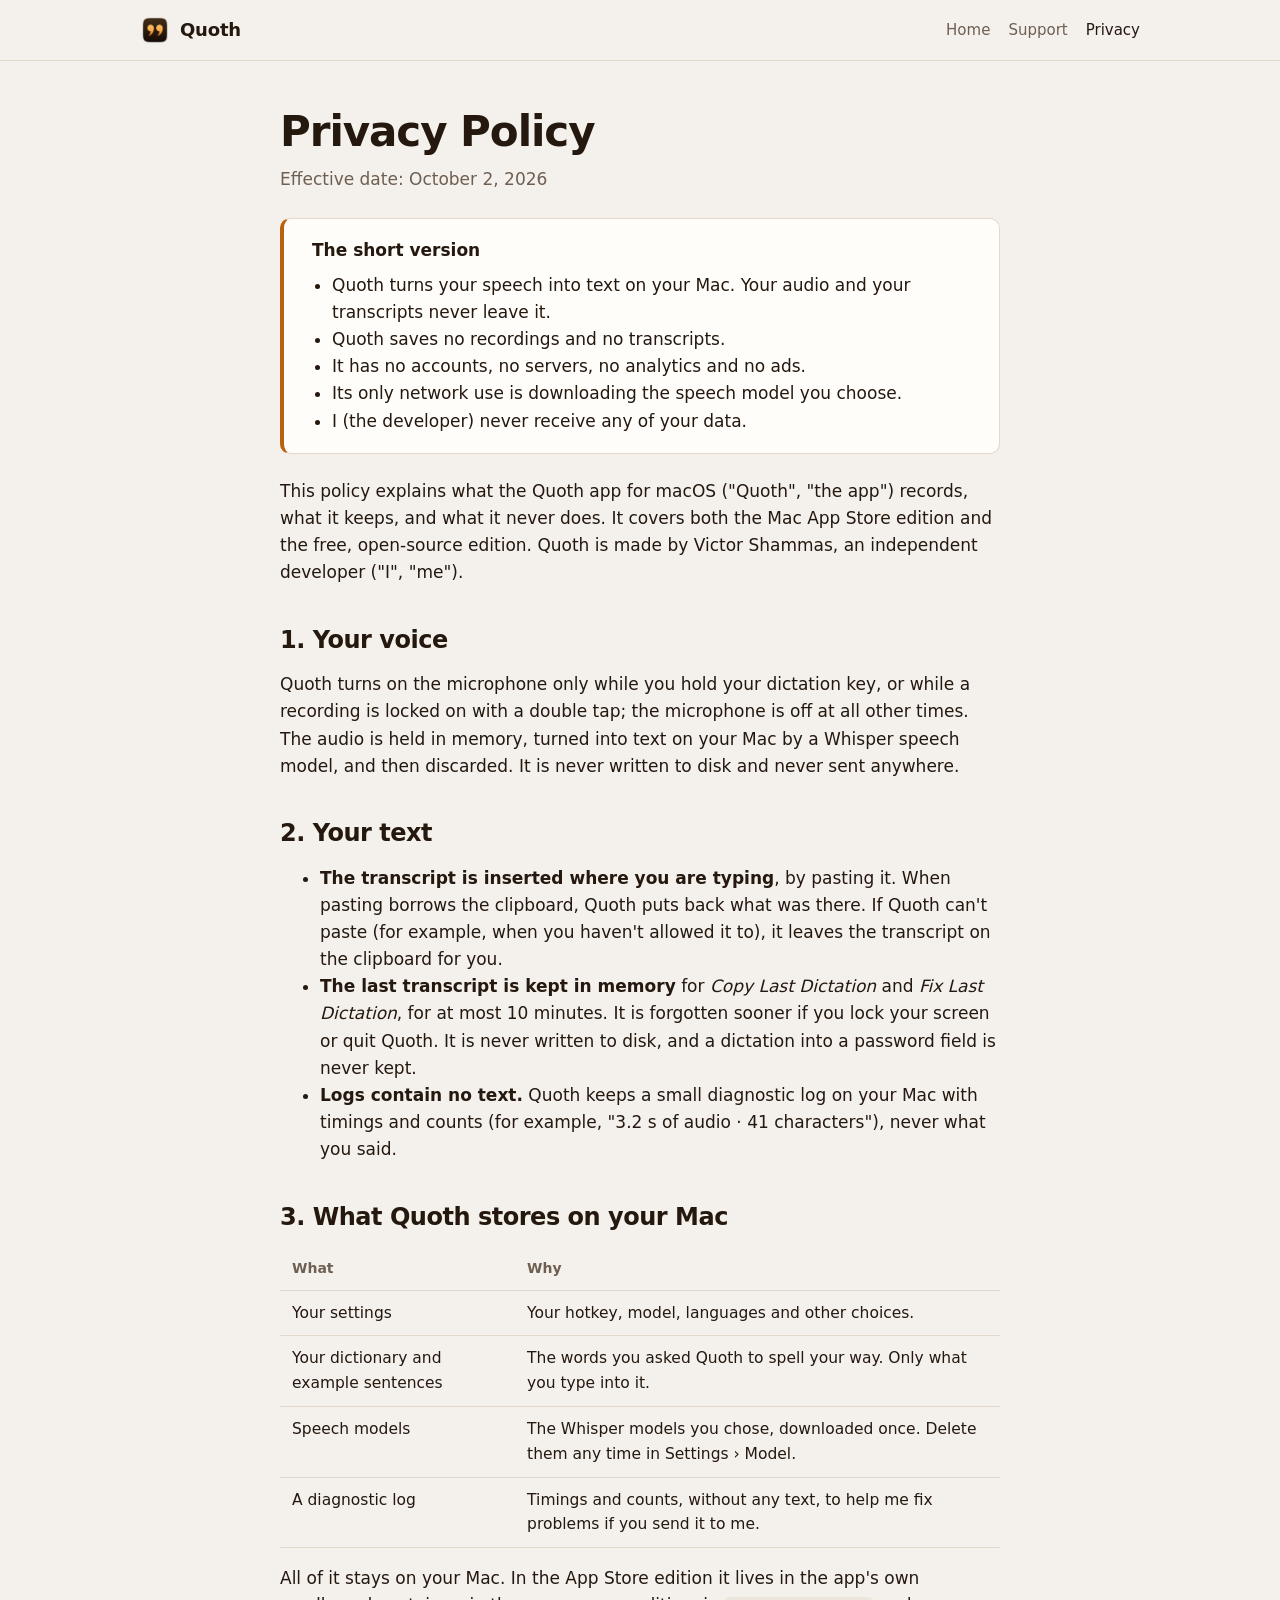
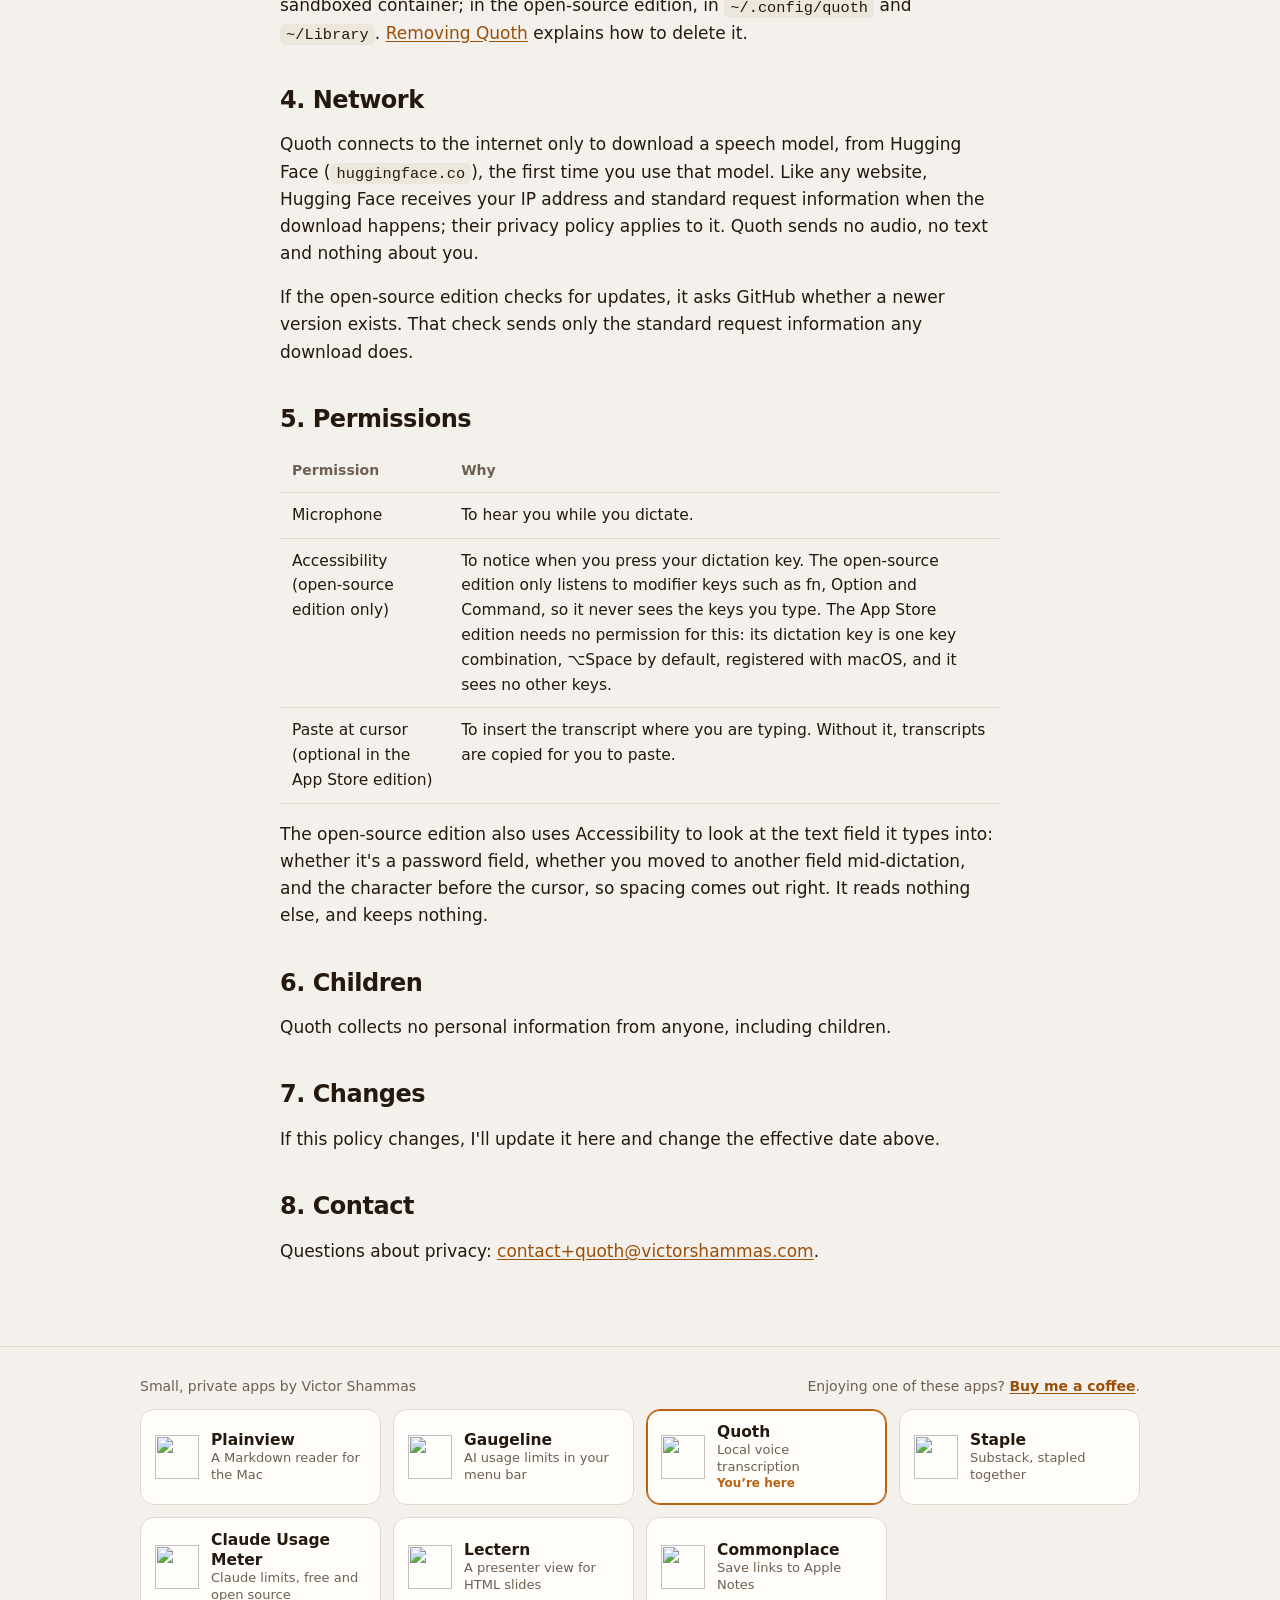
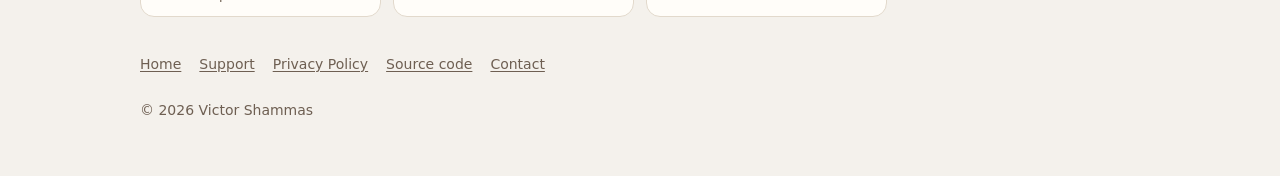
==== docs/privacy.html @ 28a8f01a "App bar: add Commonplace; four across, then three Adds a Commonplace tile (victorshammas.com/commonp" ====
<!doctype html>
<html lang="en">
<head>
<meta charset="utf-8">
<meta name="viewport" content="width=device-width, initial-scale=1">
<title>Privacy Policy · Quoth</title>
<meta name="description" content="Quoth privacy policy: speech is transcribed on your Mac. No accounts, no servers, no analytics; audio and transcripts are never saved or sent.">
<meta name="color-scheme" content="light dark">
<link rel="icon" type="image/png" href="favicon.png">
<link rel="apple-touch-icon" href="apple-touch-icon.png">
<link rel="stylesheet" href="style.css">
</head>
<body>
<header class="site-header">
  <div class="wrap">
    <a class="brand" href="./"><img src="icon.png" alt="" width="30" height="30">Quoth</a>
    <nav class="nav" aria-label="Main">
      <a href="./" class="hide-sm">Home</a>
      <a href="support.html">Support</a>
      <a href="privacy.html" aria-current="page">Privacy</a>
    </nav>
  </div>
</header>

<main class="doc">
  <div class="wrap narrow">
    <h1>Privacy Policy</h1>
    <p class="meta-line">Effective date: October 2, 2026</p>

    <div class="tldr">
      <strong>The short version</strong>
      <ul>
        <li>Quoth turns your speech into text on your Mac. Your audio and your transcripts never leave it.</li>
        <li>Quoth saves no recordings and no transcripts.</li>
        <li>It has no accounts, no servers, no analytics and no ads.</li>
        <li>Its only network use is downloading the speech model you choose.</li>
        <li>I (the developer) never receive any of your data.</li>
      </ul>
    </div>

    <p>This policy explains what the Quoth app for macOS ("Quoth", "the app") records, what it keeps, and what it never does. It covers both the Mac App Store edition and the free, open-source edition. Quoth is made by Victor Shammas, an independent developer ("I", "me").</p>

    <h2>1. Your voice</h2>
    <p>Quoth turns on the microphone only while you hold your dictation key, or while a recording is locked on with a double tap; the microphone is off at all other times. The audio is held in memory, turned into text on your Mac by a Whisper speech model, and then discarded. It is never written to disk and never sent anywhere.</p>

    <h2>2. Your text</h2>
    <ul>
      <li><strong>The transcript is inserted where you are typing</strong>, by pasting it. When pasting borrows the clipboard, Quoth puts back what was there. If Quoth can't paste (for example, when you haven't allowed it to), it leaves the transcript on the clipboard for you.</li>
      <li><strong>The last transcript is kept in memory</strong> for <em>Copy Last Dictation</em> and <em>Fix Last Dictation</em>, for at most 10 minutes. It is forgotten sooner if you lock your screen or quit Quoth. It is never written to disk, and a dictation into a password field is never kept.</li>
      <li><strong>Logs contain no text.</strong> Quoth keeps a small diagnostic log on your Mac with timings and counts (for example, "3.2 s of audio · 41 characters"), never what you said.</li>
    </ul>

    <h2>3. What Quoth stores on your Mac</h2>
    <table class="stack">
      <thead><tr><th>What</th><th>Why</th></tr></thead>
      <tbody>
        <tr><td>Your settings</td><td data-label="Why">Your hotkey, model, languages and other choices.</td></tr>
        <tr><td>Your dictionary and example sentences</td><td data-label="Why">The words you asked Quoth to spell your way. Only what you type into it.</td></tr>
        <tr><td>Speech models</td><td data-label="Why">The Whisper models you chose, downloaded once. Delete them any time in Settings › Model.</td></tr>
        <tr><td>A diagnostic log</td><td data-label="Why">Timings and counts, without any text, to help me fix problems if you send it to me.</td></tr>
      </tbody>
    </table>
    <p>All of it stays on your Mac. In the App Store edition it lives in the app's own sandboxed container; in the open-source edition, in <code>~/.config/quoth</code> and <code>~/Library</code>. <a href="support.html#remove">Removing Quoth</a> explains how to delete it.</p>

    <h2>4. Network</h2>
    <p>Quoth connects to the internet only to download a speech model, from Hugging Face (<code>huggingface.co</code>), the first time you use that model. Like any website, Hugging Face receives your IP address and standard request information when the download happens; their privacy policy applies to it. Quoth sends no audio, no text and nothing about you.</p>
    <p>If the open-source edition checks for updates, it asks GitHub whether a newer version exists. That check sends only the standard request information any download does.</p>

    <h2>5. Permissions</h2>
    <table class="stack">
      <thead><tr><th>Permission</th><th>Why</th></tr></thead>
      <tbody>
        <tr><td>Microphone</td><td data-label="Why">To hear you while you dictate.</td></tr>
        <tr><td>Accessibility (open-source edition only)</td><td data-label="Why">To notice when you press your dictation key. The open-source edition only listens to modifier keys such as fn, Option and Command, so it never sees the keys you type. The App Store edition needs no permission for this: its dictation key is one key combination, ⌥Space by default, registered with macOS, and it sees no other keys.</td></tr>
        <tr><td>Paste at cursor (optional in the App Store edition)</td><td data-label="Why">To insert the transcript where you are typing. Without it, transcripts are copied for you to paste.</td></tr>
      </tbody>
    </table>
    <p>The open-source edition also uses Accessibility to look at the text field it types into: whether it's a password field, whether you moved to another field mid-dictation, and the character before the cursor, so spacing comes out right. It reads nothing else, and keeps nothing.</p>

    <h2>6. Children</h2>
    <p>Quoth collects no personal information from anyone, including children.</p>

    <h2>7. Changes</h2>
    <p>If this policy changes, I'll update it here and change the effective date above.</p>

    <h2>8. Contact</h2>
    <p>Questions about privacy: <a href="mailto:contact+quoth@victorshammas.com?subject=Quoth%20privacy">contact+quoth@victorshammas.com</a>.</p>
  </div>
</main>

<section class="app-bar" aria-label="Apps by Victor Shammas">
  <div class="wrap">
    <div class="app-bar-head">
      <p class="app-bar-title"><a href="https://victorshammas.com/apps/">Small, private apps by Victor Shammas</a></p>
      <p class="app-bar-coffee">Enjoying one of these apps? <a href="https://buymeacoffee.com/victorshammas">Buy me a coffee</a>.</p>
    </div>
    <div class="app-tiles">
      <a class="app-tile" href="https://victorshammas.com/plainview/"><img src="https://victorshammas.com/plainview/icon.png" alt="" width="44" height="44"><span><strong>Plainview</strong><small>A Markdown reader for the Mac</small></span></a>
      <a class="app-tile" href="https://victorshammas.com/gaugeline/"><img src="https://victorshammas.com/gaugeline/icon.png" alt="" width="44" height="44"><span><strong>Gaugeline</strong><small>AI usage limits in your menu bar</small></span></a>
      <a class="app-tile current" aria-current="page" href="https://victorshammas.com/quoth/"><img src="https://victorshammas.com/quoth/icon.png" alt="" width="44" height="44"><span><strong>Quoth</strong><small>Local voice transcription</small><em>You’re here</em></span></a>
      <a class="app-tile" href="https://victorshammas.com/staple/"><img src="https://victorshammas.com/staple/icon.png" alt="" width="44" height="44"><span><strong>Staple</strong><small>Substack, stapled together</small></span></a>
      <a class="app-tile" href="https://victorshammas.com/claude-usage-meter/"><img src="https://victorshammas.com/claude-usage-meter/icon.png" alt="" width="44" height="44"><span><strong>Claude Usage Meter</strong><small>Claude limits, free and open source</small></span></a>
      <a class="app-tile" href="https://victorshammas.com/lectern/"><img src="https://victorshammas.com/lectern/icon.png" alt="" width="44" height="44"><span><strong>Lectern</strong><small>A presenter view for HTML slides</small></span></a>
      <a class="app-tile" href="https://victorshammas.com/commonplace/"><img src="https://victorshammas.com/commonplace/icon.png" alt="" width="44" height="44"><span><strong>Commonplace</strong><small>Save links to Apple Notes</small></span></a>
    </div>
  </div>
</section>

<footer>
  <div class="wrap">
    <nav aria-label="Footer"><a href="./">Home</a><a href="support.html">Support</a><a href="privacy.html">Privacy Policy</a><a href="https://github.com/victor-shammas/quoth">Source code</a><a href="mailto:contact+quoth@victorshammas.com">Contact</a></nav>
    <p>© 2026 Victor Shammas</p>
  </div>
</footer>
</body>
</html>
---- docs/style.css ----
/* Quoth site: one stylesheet, no external fonts, scripts or trackers. Shared with Plainview and Gaugeline, apart from the hero mock. */
:root {
  /* Brand palette, matching the app icon: espresso (#46321F → #1C140E), amber (#FFC56A → #EE8A25), cream (#FFF1DC). */
  --bg: #f4f1ec;
  --surface: #fffdf9;
  --surface-2: #ece6dd;
  --text: #24180f;
  --muted: #6e5f52;
  --line: #e2d9cc;
  --accent: #b8610f;
  --accent-ink: #ffffff;
  --link: #9a4f0b;
  --glow: rgba(238, 138, 37, .14);
  --ok: #3fa66b;
  --warn: #e8a33a;
  --bad: #e0563a;
  --track: #e7dfd3;
  --code-bg: #ede6dc;
  --shadow: 0 1px 2px rgba(36, 24, 15, .06), 0 8px 28px rgba(36, 24, 15, .09);
  --radius: 14px;
  color-scheme: light dark;
}
@media (prefers-color-scheme: dark) {
  :root {
    --bg: #1c140e;
    --surface: #2a1f16;
    --surface-2: #241a12;
    --text: #f6ebdd;
    --muted: #bca892;
    --line: #46321f;
    --accent: #ffb457;
    --accent-ink: #1c140e;
    --link: #ffc56a;
    --glow: rgba(255, 197, 106, .12);
    --track: #46321f;
    --code-bg: #33261b;
    --shadow: 0 1px 2px rgba(0, 0, 0, .35), 0 10px 30px rgba(0, 0, 0, .4);
  }
}

* { box-sizing: border-box; }
html { -webkit-text-size-adjust: 100%; }
body {
  margin: 0;
  background: var(--bg);
  color: var(--text);
  font: 17px/1.6 -apple-system, BlinkMacSystemFont, "SF Pro Text", "Segoe UI", system-ui, sans-serif;
  -webkit-font-smoothing: antialiased;
}
a { color: var(--link); text-underline-offset: 2px; }
a:hover { text-decoration-thickness: 2px; }
img { max-width: 100%; height: auto; }
code, kbd {
  font: .9em/1.4 ui-monospace, "SF Mono", Menlo, monospace;
  background: var(--code-bg);
  border-radius: 6px;
  padding: .12em .4em;
  overflow-wrap: anywhere;
}
pre {
  background: var(--code-bg);
  border-radius: 10px;
  padding: 14px 16px;
  overflow-x: auto;
  font: 14px/1.5 ui-monospace, "SF Mono", Menlo, monospace;
}
pre code { background: none; padding: 0; }

.wrap { max-width: 1040px; margin: 0 auto; padding: 0 20px; }
.narrow { max-width: 760px; }

/* Header */
.site-header { border-bottom: 1px solid var(--line); background: color-mix(in srgb, var(--bg) 88%, transparent); position: sticky; top: 0; backdrop-filter: saturate(160%) blur(12px); -webkit-backdrop-filter: saturate(160%) blur(12px); z-index: 10; }
.site-header .wrap { display: flex; align-items: center; justify-content: space-between; gap: 16px; height: 60px; }
.brand { display: flex; align-items: center; gap: 10px; font-weight: 700; font-size: 18px; color: var(--text); text-decoration: none; letter-spacing: -.01em; }
.brand img { width: 30px; height: 30px; }
.nav { display: flex; gap: 18px; font-size: 15px; }
.nav a { color: var(--muted); text-decoration: none; }
.nav a:hover, .nav a[aria-current="page"] { color: var(--text); }

/* Hero */
.hero { padding: 72px 0 40px; background: radial-gradient(60% 70% at 78% 40%, var(--glow), transparent 70%); }
.hero .wrap { display: grid; grid-template-columns: 1.05fr 1fr; gap: 48px; align-items: center; }
.hero-icon { width: 96px; height: 96px; margin-bottom: 18px; }
h1 { font-size: clamp(34px, 5vw, 52px); line-height: 1.08; letter-spacing: -.025em; margin: 0 0 18px; }
.lede { font-size: 20px; color: var(--muted); margin: 0 0 26px; max-width: 34em; }
.cta-row { display: flex; flex-wrap: wrap; align-items: center; gap: 14px 18px; }
.btn {
  display: inline-flex; align-items: center; gap: 10px;
  background: var(--text); color: var(--bg);
  padding: 12px 20px; border-radius: 12px;
  font-weight: 600; text-decoration: none; font-size: 16px;
}
.btn:hover { opacity: .9; }
.btn small { font-weight: 500; opacity: .75; }
.fineprint { color: var(--muted); font-size: 14px; }

/* Dictation mock (pure CSS): a note being dictated into, with Quoth's pill. */
.mock { margin: 0; background: var(--surface); border: 1px solid var(--line); border-radius: 16px; box-shadow: var(--shadow); overflow: hidden; font-size: 15px; }
.mock-titlebar { display: flex; align-items: center; gap: 8px; padding: 12px 14px; border-bottom: 1px solid var(--line); color: var(--muted); font-size: 13px; font-weight: 600; }
.mock-titlebar i { width: 11px; height: 11px; border-radius: 50%; background: var(--track); display: inline-block; }
.mock-titlebar span { margin-left: 8px; }
.mock-page { padding: 20px 22px 8px; min-height: 190px; }
.mock-page h4 { margin: 0 0 10px; font-size: 18px; letter-spacing: -.01em; }
.mock-page p { margin: 0 0 10px; color: var(--text); }
.mock-page .typed { color: var(--muted); }
.caret { display: inline-block; width: 2px; height: 1.05em; background: var(--accent); vertical-align: -.15em; margin-left: 2px; animation: blink 1.1s steps(1) infinite; }
@keyframes blink { 50% { opacity: 0; } }
.mock-foot { display: flex; justify-content: center; padding: 6px 0 18px; }
/* The app's pill: amber quotes from the icon around a cream waveform, on espresso. */
.pill { display: inline-flex; align-items: center; gap: 9px; padding: 10px 16px; border-radius: 999px; background: linear-gradient(#46321f, #1c140e); box-shadow: 0 3px 12px rgba(0, 0, 0, .32), inset 0 0 0 1px rgba(255, 241, 220, .16); color: #fff1dc; }
.pill .quotes { width: 19px; height: 16px; }
.pill .quotes.open { margin-top: 3px; }
.pill .quotes:not(.open) { margin-top: -3px; }
.pill .lock { width: 10px; height: 10px; fill: #ffc56a; }
.wave { display: inline-flex; align-items: center; gap: 3.5px; height: 20px; }
.wave i { width: 2.5px; height: 30%; border-radius: 2px; background: currentColor; animation: wave 1.1s ease-in-out infinite; }
.wave i:nth-child(1), .wave i:nth-child(6) { animation-delay: -.55s; }
.wave i:nth-child(2), .wave i:nth-child(5) { animation-delay: -.25s; }
.wave i:nth-child(3) { animation-delay: -.8s; }
@keyframes wave { 0%, 100% { height: 25%; } 50% { height: 95%; } }
.mock .demo { color: var(--muted); font-size: 12px; text-align: center; margin: 0 0 14px; }
@media (prefers-reduced-motion: reduce) {
  .caret, .wave i { animation: none; }
  .wave i { height: 60%; }
}

.editions .card h3 small { font-weight: 500; color: var(--muted); font-size: 15px; margin-left: 6px; }
.editions .card ul { margin: 10px 0 0; padding-left: 20px; color: var(--muted); font-size: 15.5px; }
.editions { display: grid; grid-template-columns: 1fr 1fr; gap: 16px; }
.editions .card .card-link { margin-top: 14px; color: var(--text); }
.editions .card .card-link a { font-weight: 600; }
.editions .card .card-link small { color: var(--muted); font-size: 13.5px; }
@media (max-width: 820px) { .editions { grid-template-columns: 1fr; } }

/* Sections */
section { padding: 48px 0; }
h2 { font-size: clamp(26px, 3.4vw, 34px); letter-spacing: -.02em; line-height: 1.15; margin: 0 0 12px; }
h3 { font-size: 19px; margin: 0 0 6px; letter-spacing: -.01em; }
.section-lede { color: var(--muted); margin: 0 0 28px; max-width: 40em; }
.grid { display: grid; grid-template-columns: repeat(3, 1fr); gap: 16px; }
.card { background: var(--surface); border: 1px solid var(--line); border-radius: var(--radius); padding: 24px 28px; }
.card p { margin: 0; color: var(--muted); font-size: 15.5px; }
.steps { counter-reset: s; display: grid; grid-template-columns: repeat(3, 1fr); gap: 16px; }
.steps .card::before { counter-increment: s; content: counter(s); display: inline-grid; place-items: center; width: 30px; height: 30px; border-radius: 50%; background: var(--accent); color: var(--accent-ink); font-weight: 700; margin-bottom: 10px; }
.band { background: var(--surface-2); border-block: 1px solid var(--line); }
.checks { list-style: none; padding: 0; margin: 0; display: grid; grid-template-columns: 1fr 1fr; gap: 10px 28px; }
.checks li { padding-left: 28px; position: relative; }
.checks li::before { content: ""; position: absolute; left: 4px; top: .45em; width: 12px; height: 7px; border-left: 2.5px solid var(--accent); border-bottom: 2.5px solid var(--accent); transform: rotate(-45deg); }

/* Docs pages */
.doc { padding: 48px 0 24px; }
.doc h1 { font-size: clamp(30px, 4.4vw, 42px); }
.doc h2 { font-size: 24px; margin-top: 40px; }
.doc h3 { margin-top: 26px; }
.doc p, .doc li { color: var(--text); }
.doc .meta-line { color: var(--muted); margin-top: -6px; }
.tldr { background: var(--surface); border: 1px solid var(--line); border-left: 4px solid var(--accent); border-radius: 10px; padding: 18px 28px; margin: 24px 0; }
.tldr ul { margin: 8px 0 0; padding-left: 20px; }
table { width: 100%; border-collapse: collapse; margin: 16px 0; font-size: 15.5px; display: block; overflow-x: auto; }
th, td { text-align: left; vertical-align: top; padding: 10px 12px; border-bottom: 1px solid var(--line); }
th { color: var(--muted); font-weight: 600; font-size: 14px; }
details { background: var(--surface); border: 1px solid var(--line); border-radius: 12px; padding: 6px 28px; margin: 12px 0; }
details[open] { padding-bottom: 18px; }
summary { cursor: pointer; font-weight: 600; padding: 14px 0; list-style-position: inside; }
summary::-webkit-details-marker { margin-right: 6px; }
details > :not(summary) { margin-left: 0; margin-right: 0; }
summary::marker { color: var(--muted); }
.toc { display: flex; flex-wrap: wrap; gap: 8px; margin: 18px 0 8px; padding: 0; list-style: none; }
.toc a { display: inline-block; padding: 6px 12px; border: 1px solid var(--line); border-radius: 999px; text-decoration: none; color: var(--text); font-size: 14.5px; background: var(--surface); }

/* Footer */
footer { border-top: 1px solid var(--line); margin-top: 40px; padding: 28px 0 40px; color: var(--muted); font-size: 14px; }
footer .wrap { display: grid; gap: 10px; }
footer nav { display: flex; flex-wrap: wrap; gap: 18px; }
footer a { color: var(--muted); }

@media (max-width: 820px) {
  details, .card, .tldr { padding-left: 20px; padding-right: 20px; }
  .hero { padding-top: 40px; }
  .hero .wrap, .grid, .steps { grid-template-columns: 1fr; }
  .hero .wrap { gap: 32px; }
  .checks { grid-template-columns: 1fr; }
  .nav { gap: 14px; }
}
@media (max-width: 600px) {
  .stack thead { display: none; }
  .stack, .stack tbody, .stack tr, .stack td { display: block; width: 100%; }
  .stack tr { border-bottom: 1px solid var(--line); padding: 8px 0; }
  .stack td { border: 0; padding: 4px 0; }
  .stack td:first-child { font-weight: 600; }
  .stack td:not(:first-child)::before { content: attr(data-label) ": "; color: var(--muted); font-weight: 600; }
}
@media (max-width: 420px) {
  .nav a.hide-sm { display: none; }
  body { font-size: 16px; }
  .lede { font-size: 18px; }
}

/* App bar: the family of apps, shared by every site (Plainview, Gaugeline, Quoth, Staple, Claude Usage Meter, Lectern, Commonplace). */
.app-bar { border-top: 1px solid var(--line); margin-top: 40px; padding: 28px 0 8px; }
.app-bar + footer { margin-top: 0; border-top: 0; }
.app-bar-title { color: var(--muted); font-size: 14px; margin: 0 0 12px; }
.app-bar-head { display: flex; flex-wrap: wrap; justify-content: space-between; align-items: baseline; gap: 4px 18px; margin: 0 0 12px; }
.app-bar-head p { margin: 0; color: var(--muted); font-size: 14px; }
.app-bar-title a { color: inherit; text-decoration: none; }
.app-bar-title a:hover { color: var(--text); text-decoration: underline; }
.app-bar-coffee a { color: var(--link); font-weight: 600; }
.app-tiles { display: grid; grid-template-columns: repeat(4, 1fr); gap: 12px; }
.app-tile { display: flex; align-items: center; gap: 12px; padding: 12px 14px; border: 1px solid var(--line); border-radius: var(--radius); background: var(--surface); color: var(--text); text-decoration: none; }
.app-tile:hover { border-color: var(--accent); }
.app-tile img { width: 44px; height: 44px; flex: none; }
.app-tile span { display: grid; line-height: 1.3; }
.app-tile strong { font-size: 15.5px; }
.app-tile small { color: var(--muted); font-size: 13px; }
.app-tile em { color: var(--accent); font-size: 12px; font-style: normal; font-weight: 600; }
.app-tile.current { box-shadow: inset 0 0 0 1px var(--accent); border-color: var(--accent); }
/* Seven apps: four across, then three; icon beside the text. */
@media (max-width: 1000px) { .app-tiles { grid-template-columns: repeat(3, 1fr); } }
@media (max-width: 760px) { .app-tiles { grid-template-columns: 1fr 1fr; } }
@media (max-width: 560px) { .app-tiles { grid-template-columns: 1fr; } }
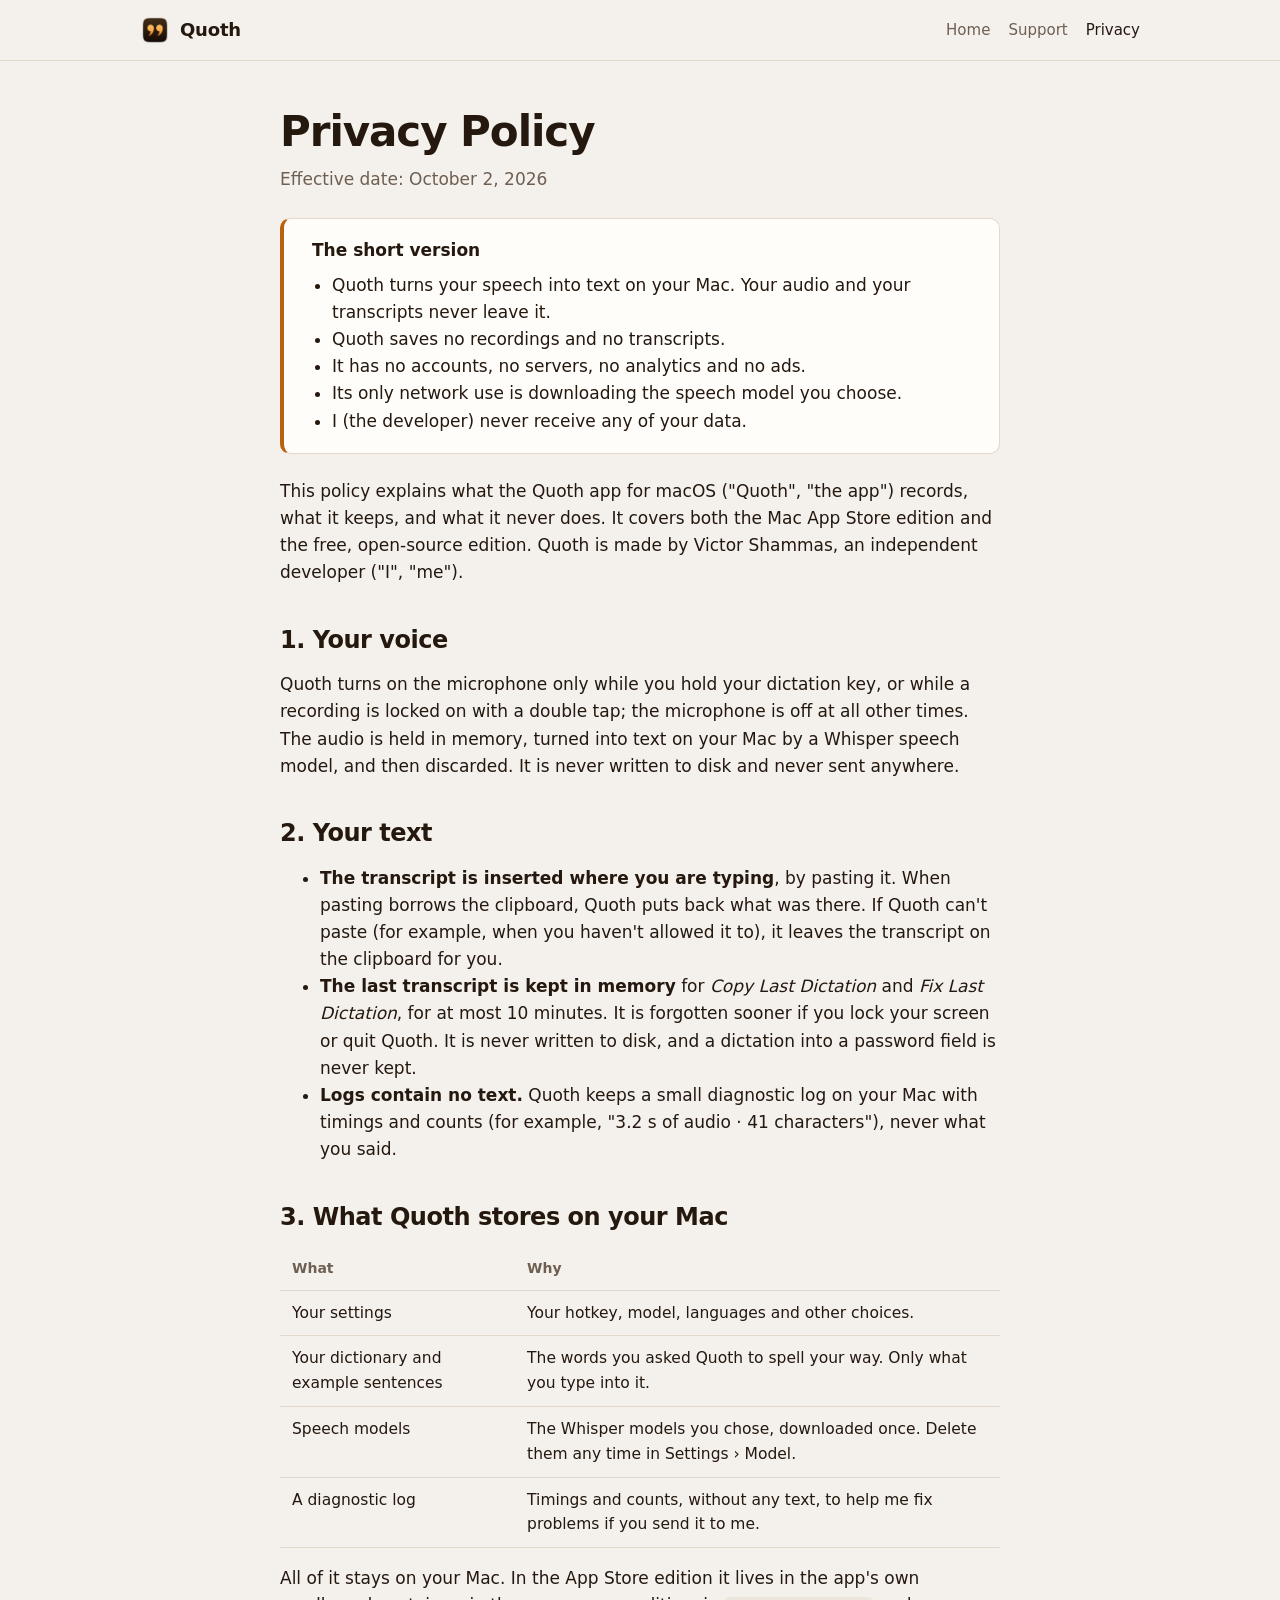
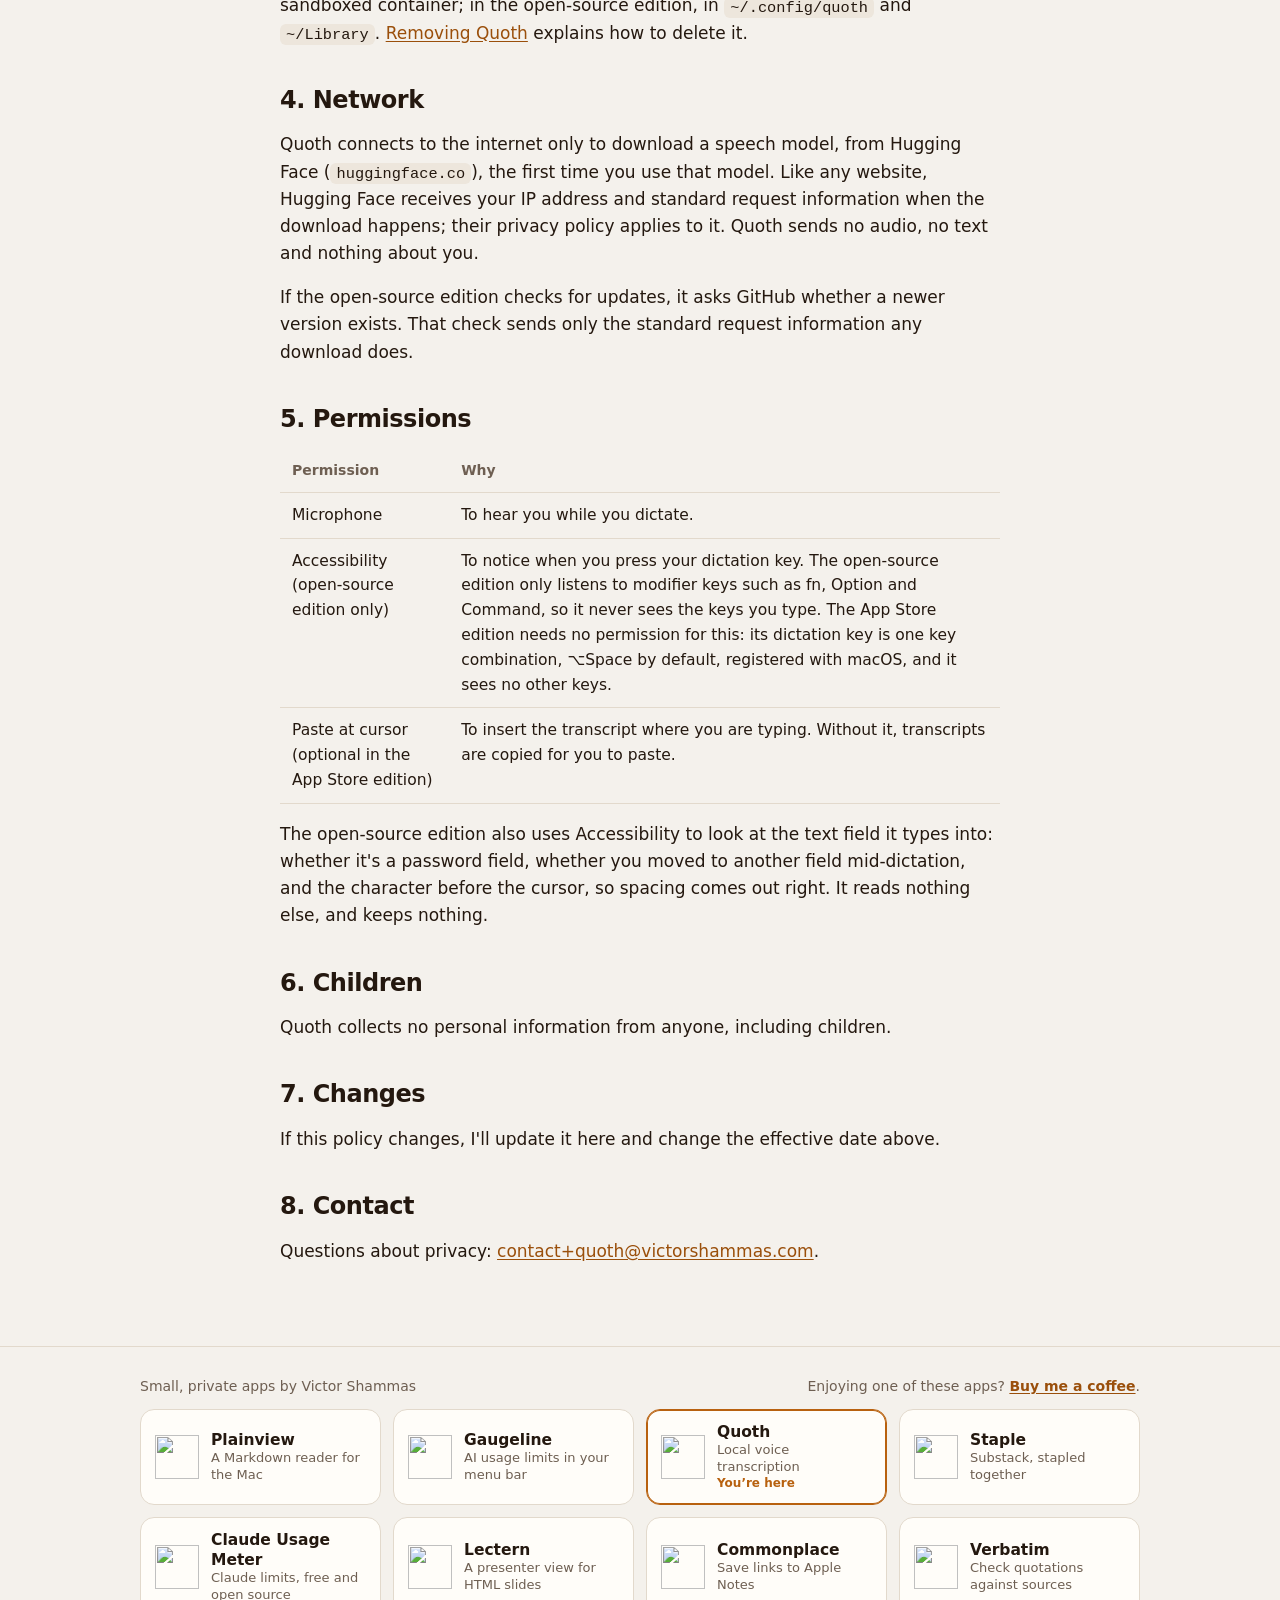
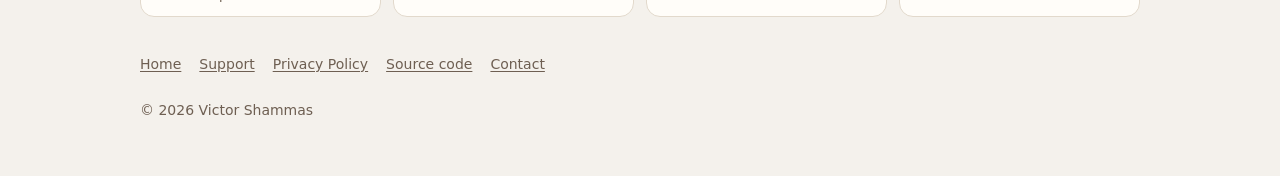
==== commit 6debfeca: "App bar: add Verbatim Co-Authored-By: Claude Opus 5.5 <noreply@anthropic.com> Claude-Session: https:" ====
--- a/docs/privacy.html
+++ b/docs/privacy.html
@@ -102,6 +102,7 @@
       <a class="app-tile" href="https://victorshammas.com/claude-usage-meter/"><img src="https://victorshammas.com/claude-usage-meter/icon.png" alt="" width="44" height="44"><span><strong>Claude Usage Meter</strong><small>Claude limits, free and open source</small></span></a>
       <a class="app-tile" href="https://victorshammas.com/lectern/"><img src="https://victorshammas.com/lectern/icon.png" alt="" width="44" height="44"><span><strong>Lectern</strong><small>A presenter view for HTML slides</small></span></a>
       <a class="app-tile" href="https://victorshammas.com/commonplace/"><img src="https://victorshammas.com/commonplace/icon.png" alt="" width="44" height="44"><span><strong>Commonplace</strong><small>Save links to Apple Notes</small></span></a>
+      <a class="app-tile" href="https://victorshammas.com/verbatim/"><img src="https://victorshammas.com/verbatim/icon.png" alt="" width="44" height="44"><span><strong>Verbatim</strong><small>Check quotations against sources</small></span></a>
     </div>
   </div>
 </section>
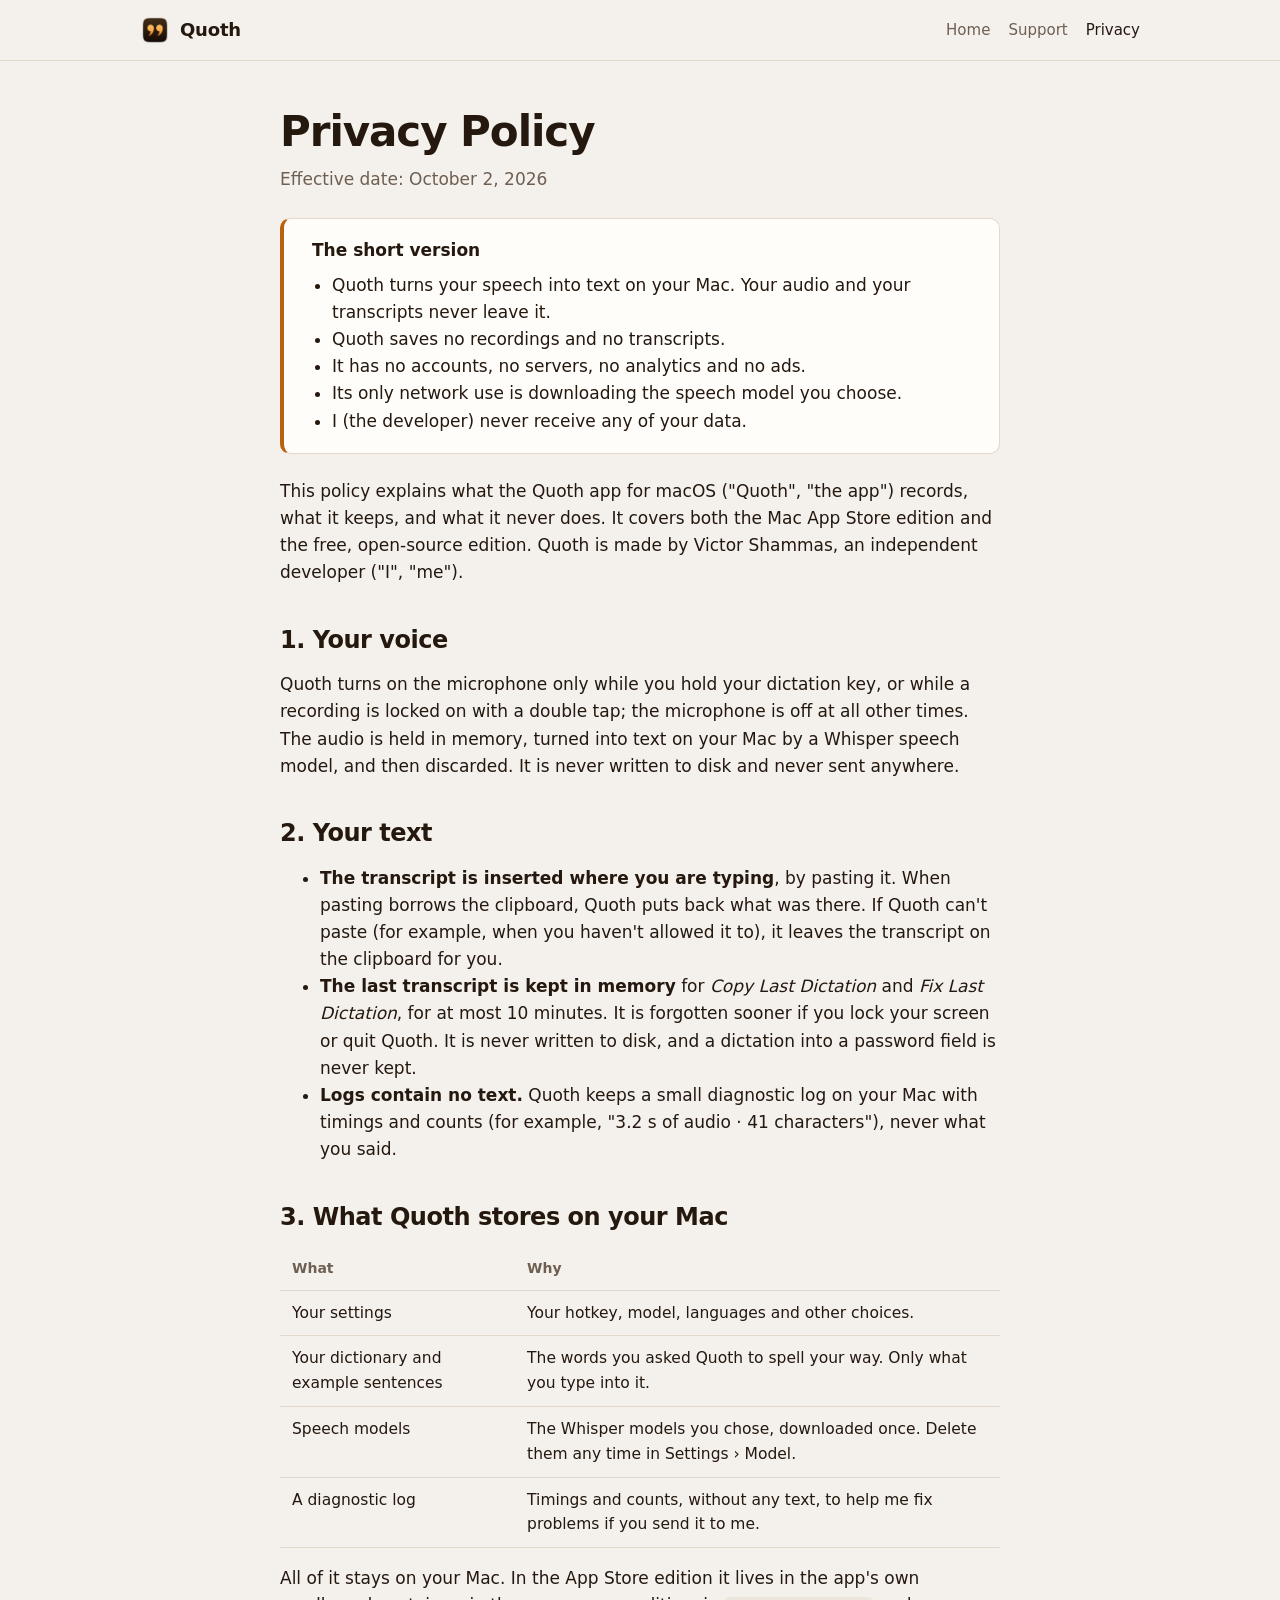
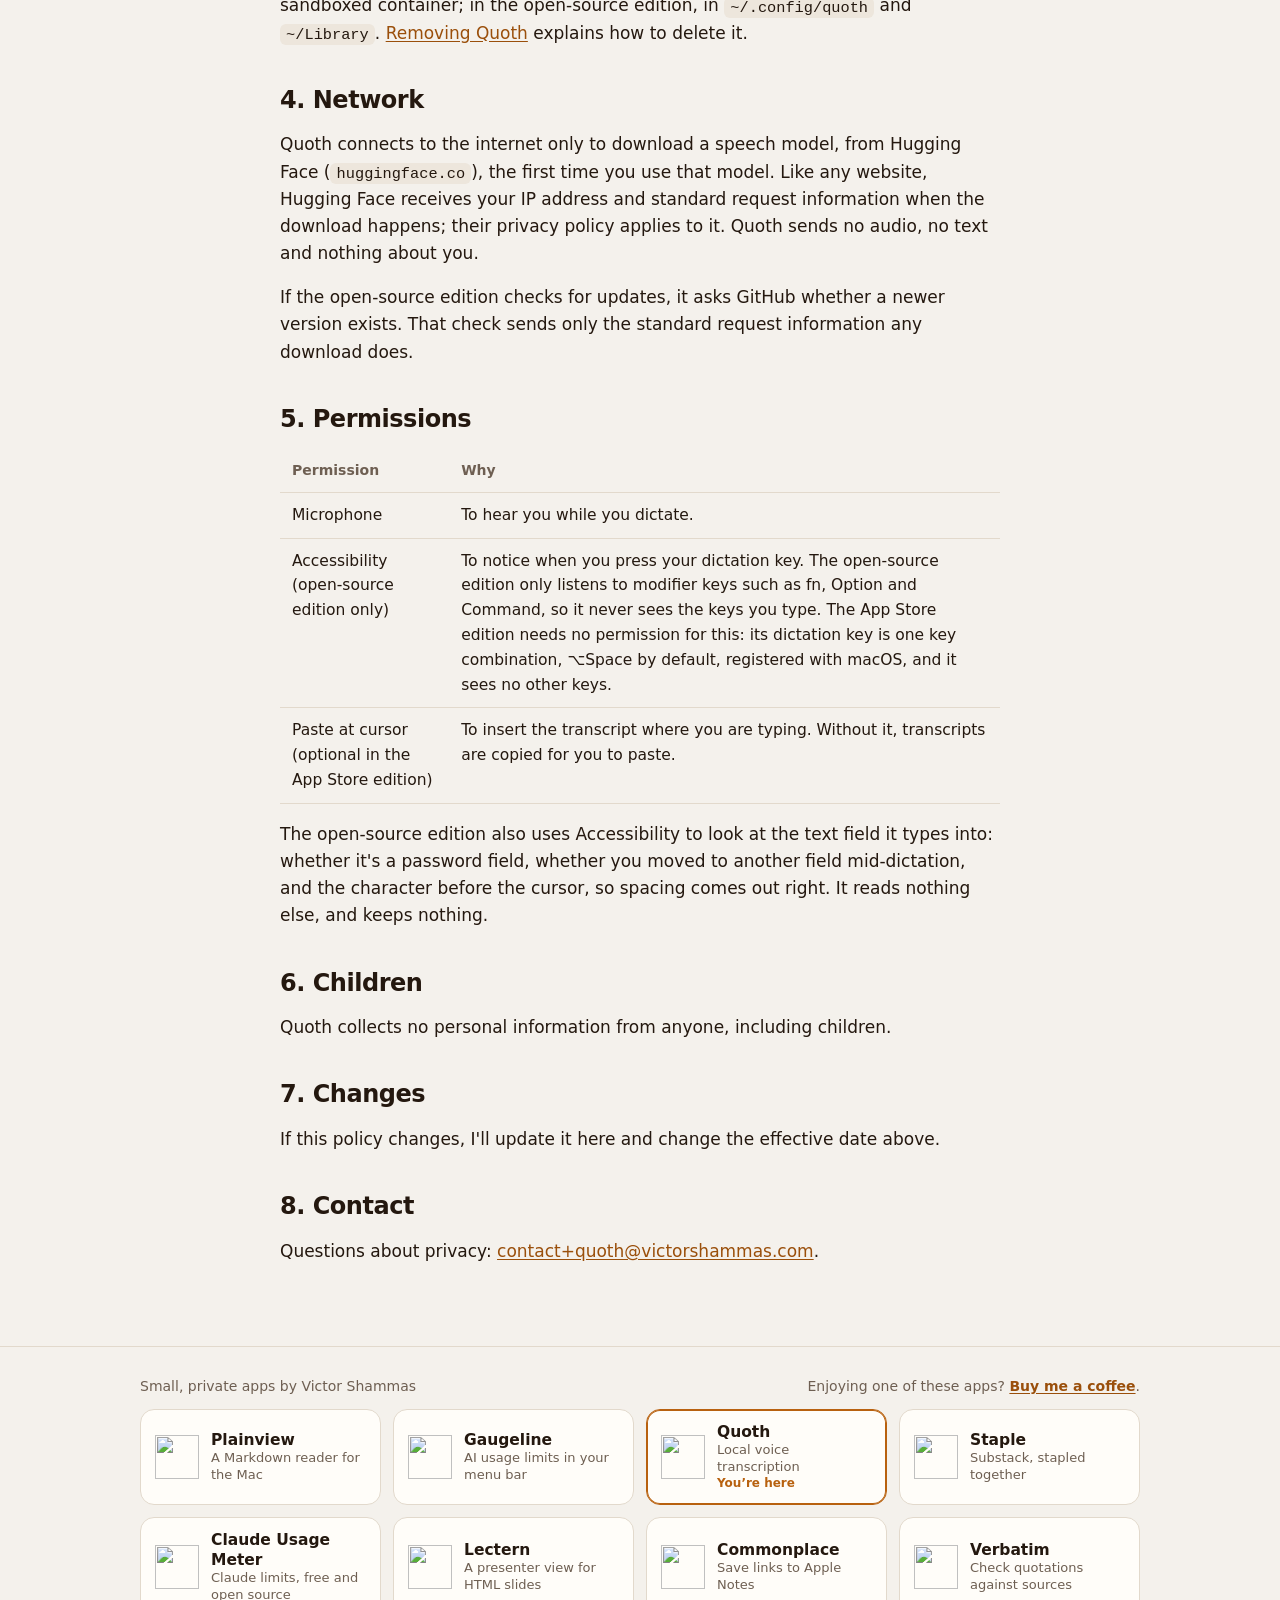
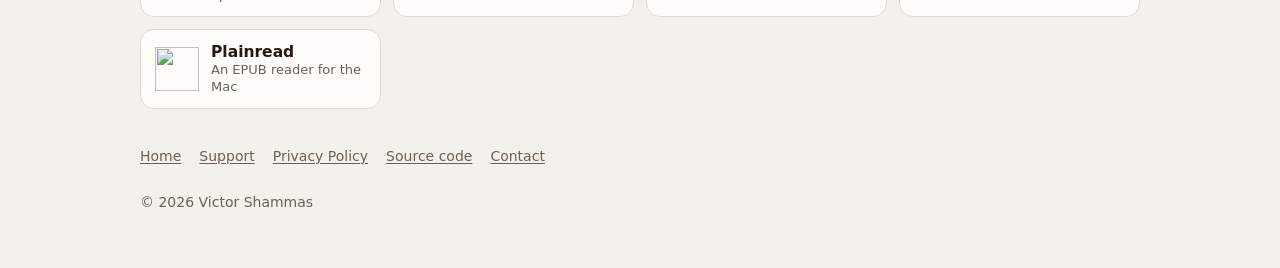
==== commit 5580ae2a: "App bar: add Plainread Plainread, an EPUB reader for the Mac (coming soon), joins the row of apps at" ====
--- a/docs/privacy.html
+++ b/docs/privacy.html
@@ -103,6 +103,7 @@
       <a class="app-tile" href="https://victorshammas.com/lectern/"><img src="https://victorshammas.com/lectern/icon.png" alt="" width="44" height="44"><span><strong>Lectern</strong><small>A presenter view for HTML slides</small></span></a>
       <a class="app-tile" href="https://victorshammas.com/commonplace/"><img src="https://victorshammas.com/commonplace/icon.png" alt="" width="44" height="44"><span><strong>Commonplace</strong><small>Save links to Apple Notes</small></span></a>
       <a class="app-tile" href="https://victorshammas.com/verbatim/"><img src="https://victorshammas.com/verbatim/icon.png" alt="" width="44" height="44"><span><strong>Verbatim</strong><small>Check quotations against sources</small></span></a>
+      <a class="app-tile" href="https://victorshammas.com/plainread/"><img src="https://victorshammas.com/plainread/icon.png" alt="" width="44" height="44"><span><strong>Plainread</strong><small>An EPUB reader for the Mac</small></span></a>
     </div>
   </div>
 </section>
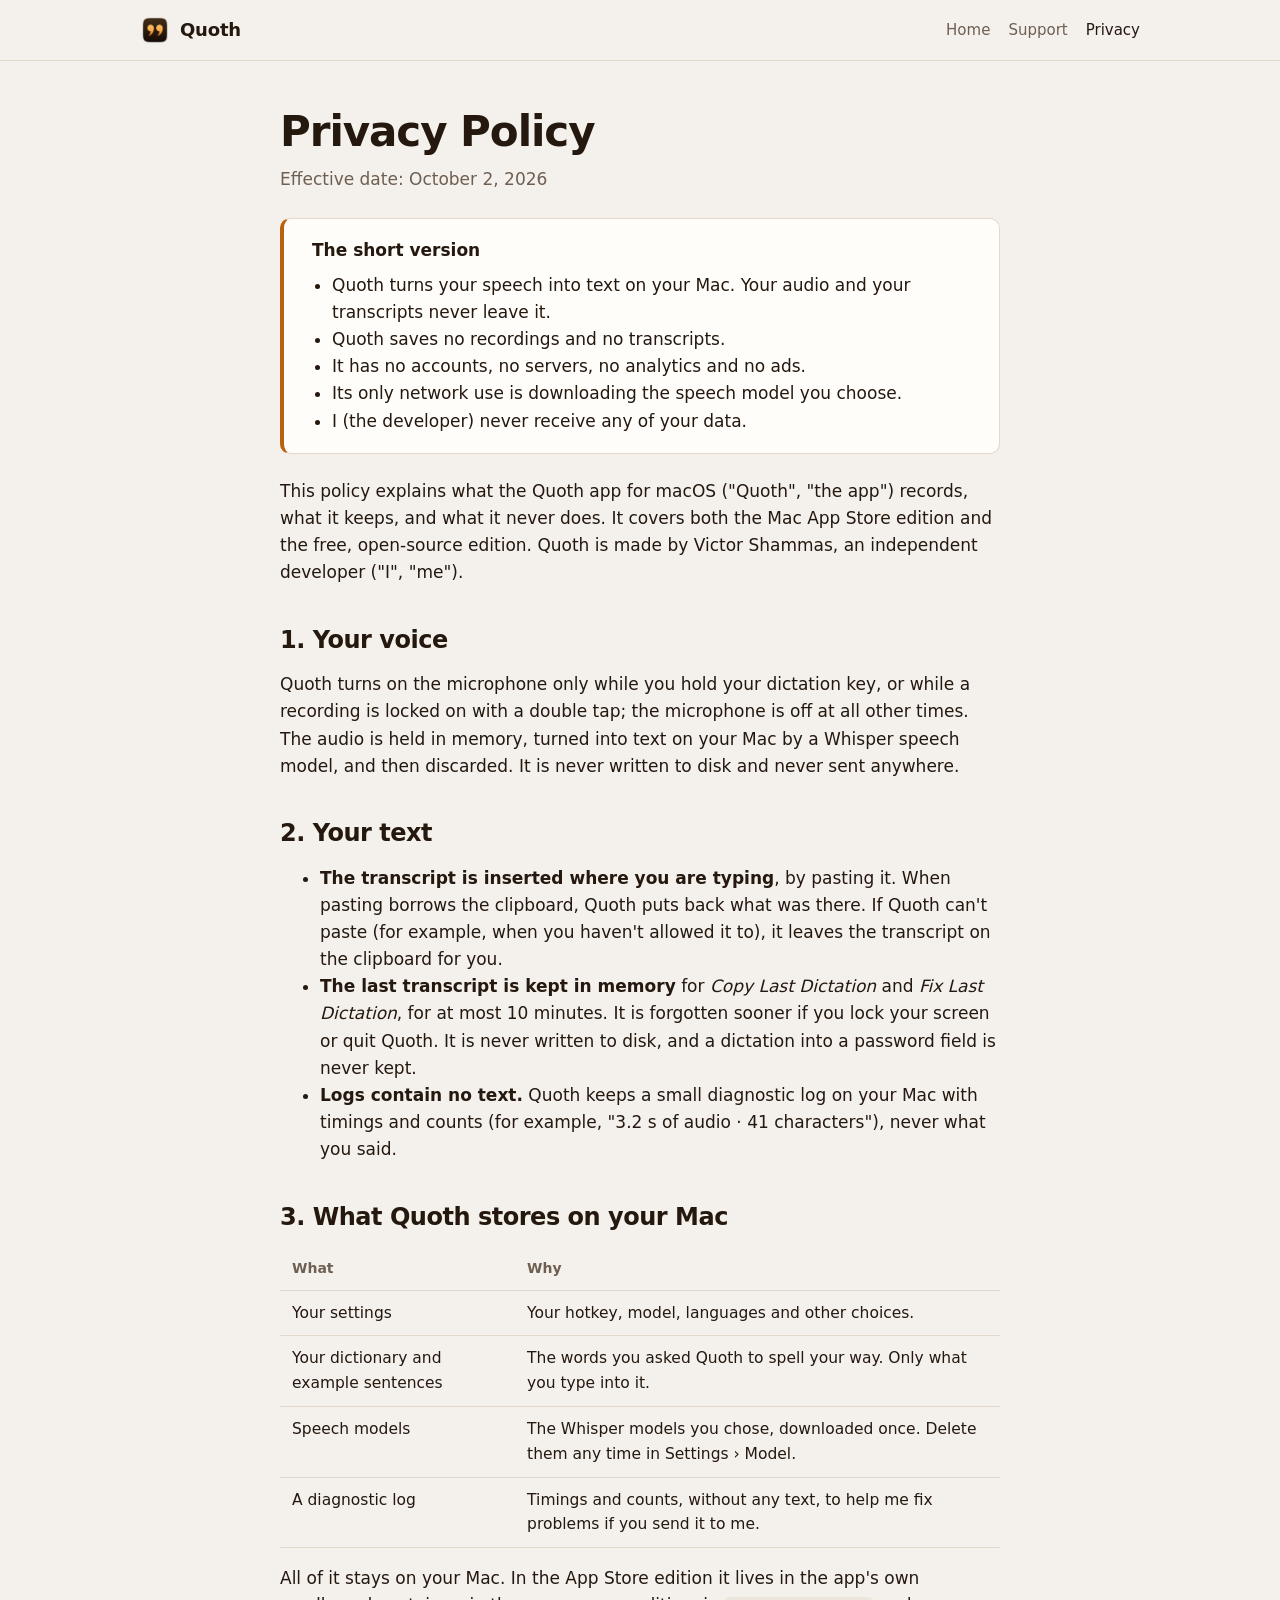
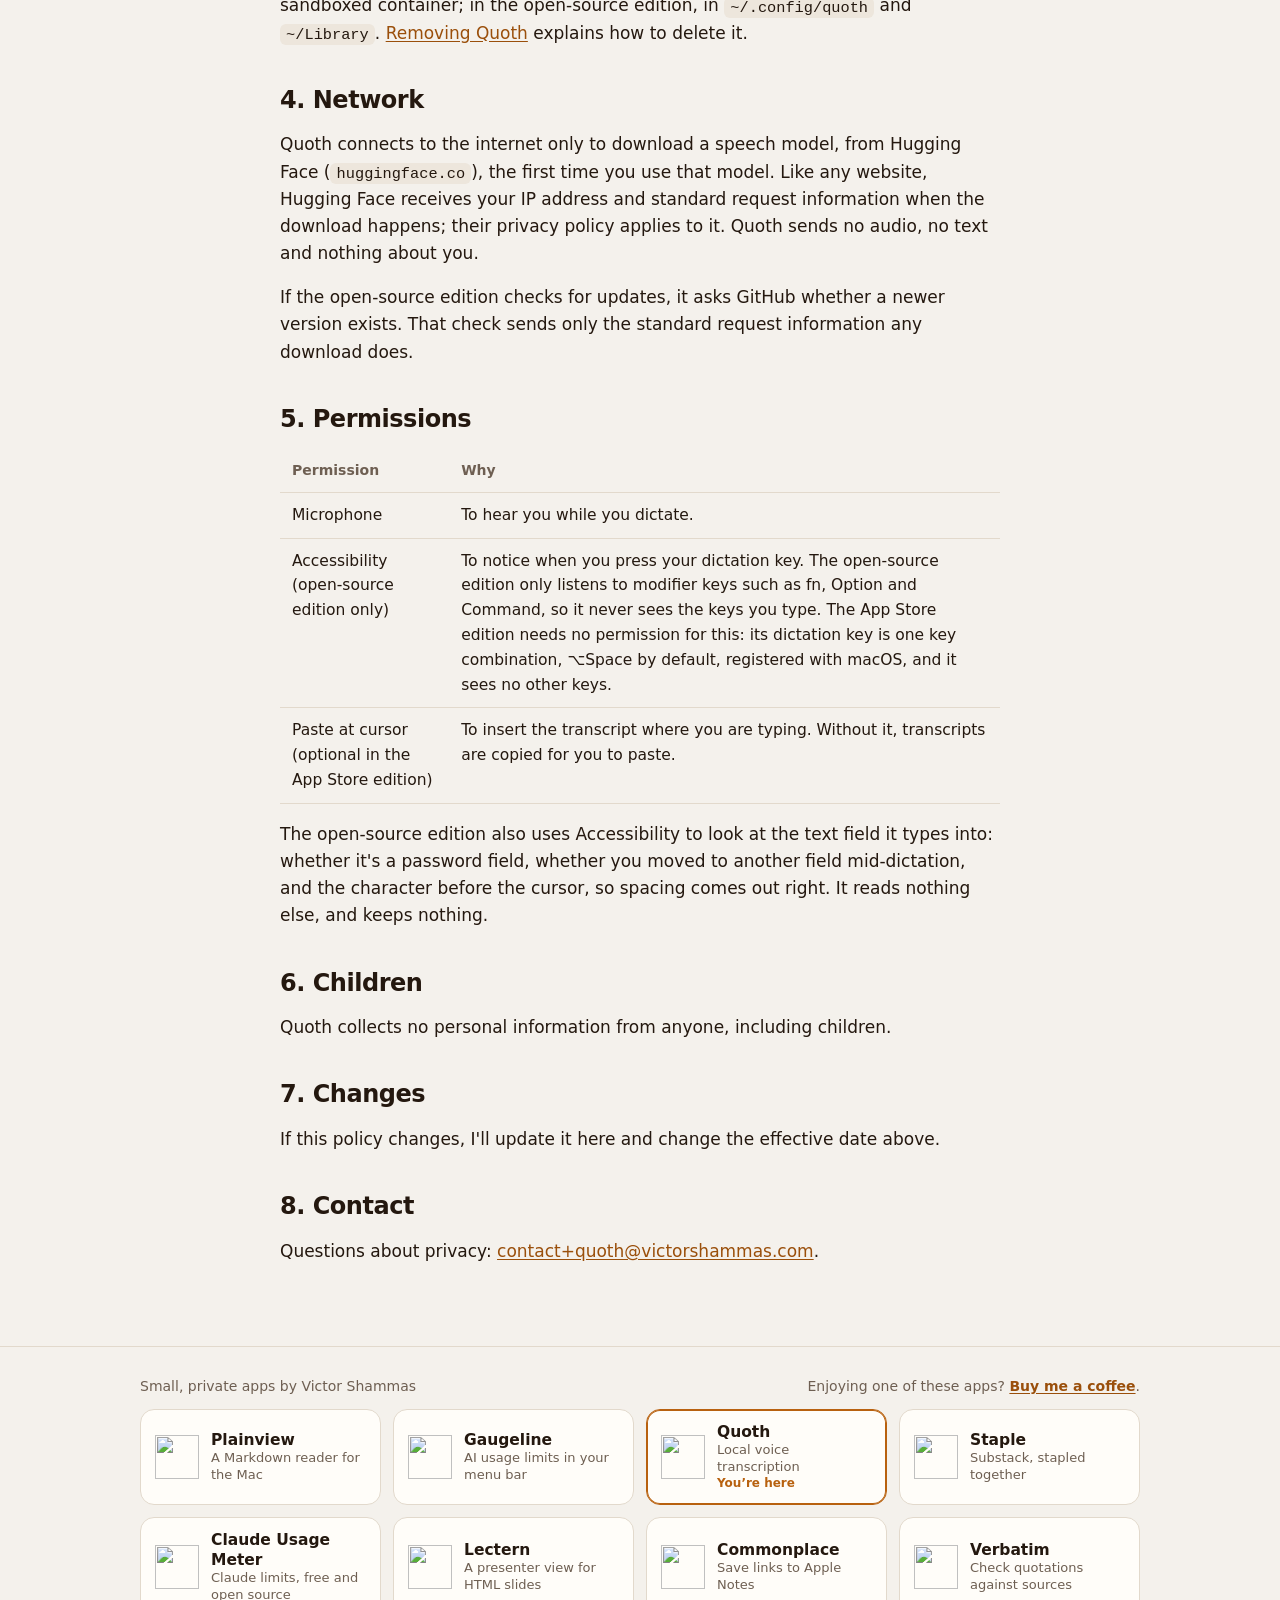
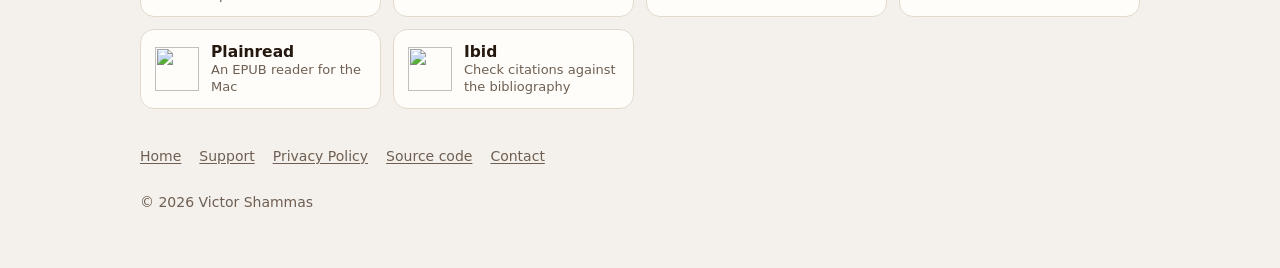
==== commit e210418d: "App bar: add Ibid Co-Authored-By: Claude Opus 5.5 <noreply@anthropic.com>" ====
--- a/docs/privacy.html
+++ b/docs/privacy.html
@@ -104,6 +104,7 @@
       <a class="app-tile" href="https://victorshammas.com/commonplace/"><img src="https://victorshammas.com/commonplace/icon.png" alt="" width="44" height="44"><span><strong>Commonplace</strong><small>Save links to Apple Notes</small></span></a>
       <a class="app-tile" href="https://victorshammas.com/verbatim/"><img src="https://victorshammas.com/verbatim/icon.png" alt="" width="44" height="44"><span><strong>Verbatim</strong><small>Check quotations against sources</small></span></a>
       <a class="app-tile" href="https://victorshammas.com/plainread/"><img src="https://victorshammas.com/plainread/icon.png" alt="" width="44" height="44"><span><strong>Plainread</strong><small>An EPUB reader for the Mac</small></span></a>
+      <a class="app-tile" href="https://victorshammas.com/ibid/"><img src="https://victorshammas.com/ibid/icon.png" alt="" width="44" height="44"><span><strong>Ibid</strong><small>Check citations against the bibliography</small></span></a>
     </div>
   </div>
 </section>
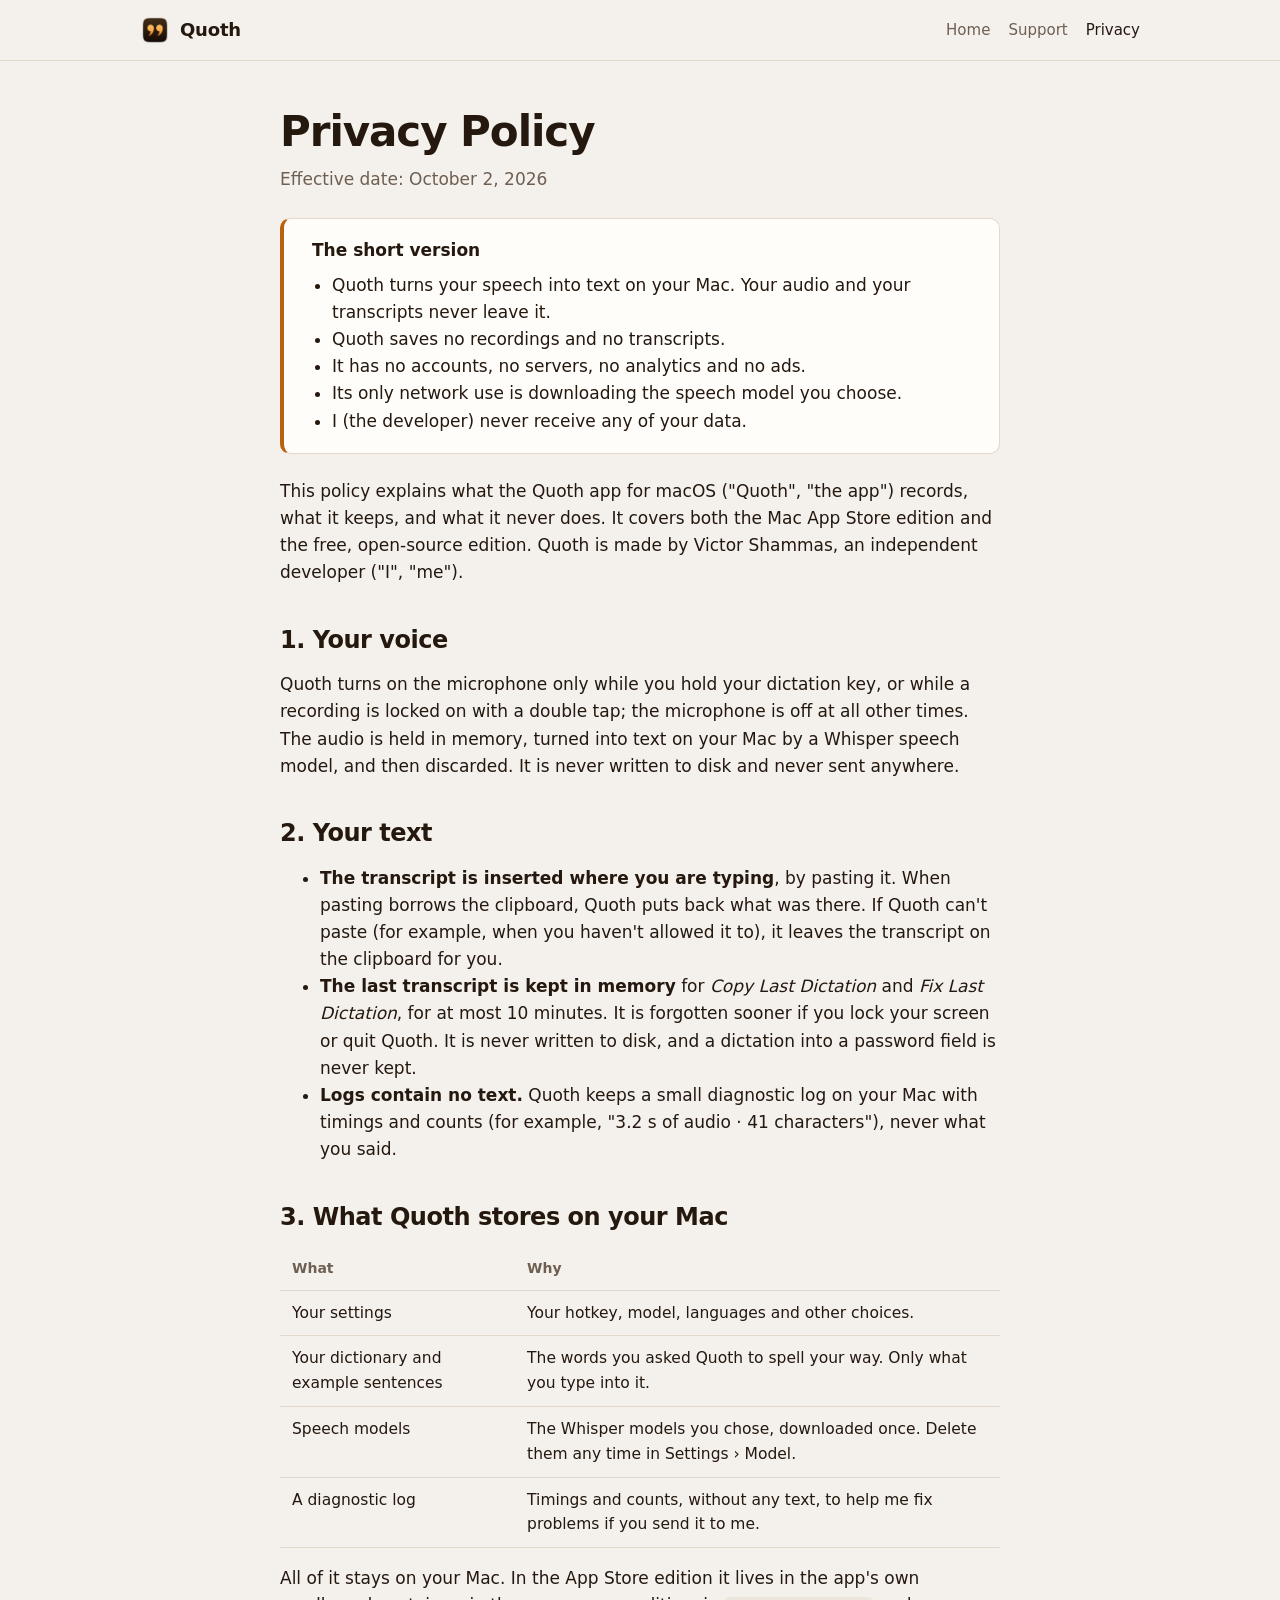
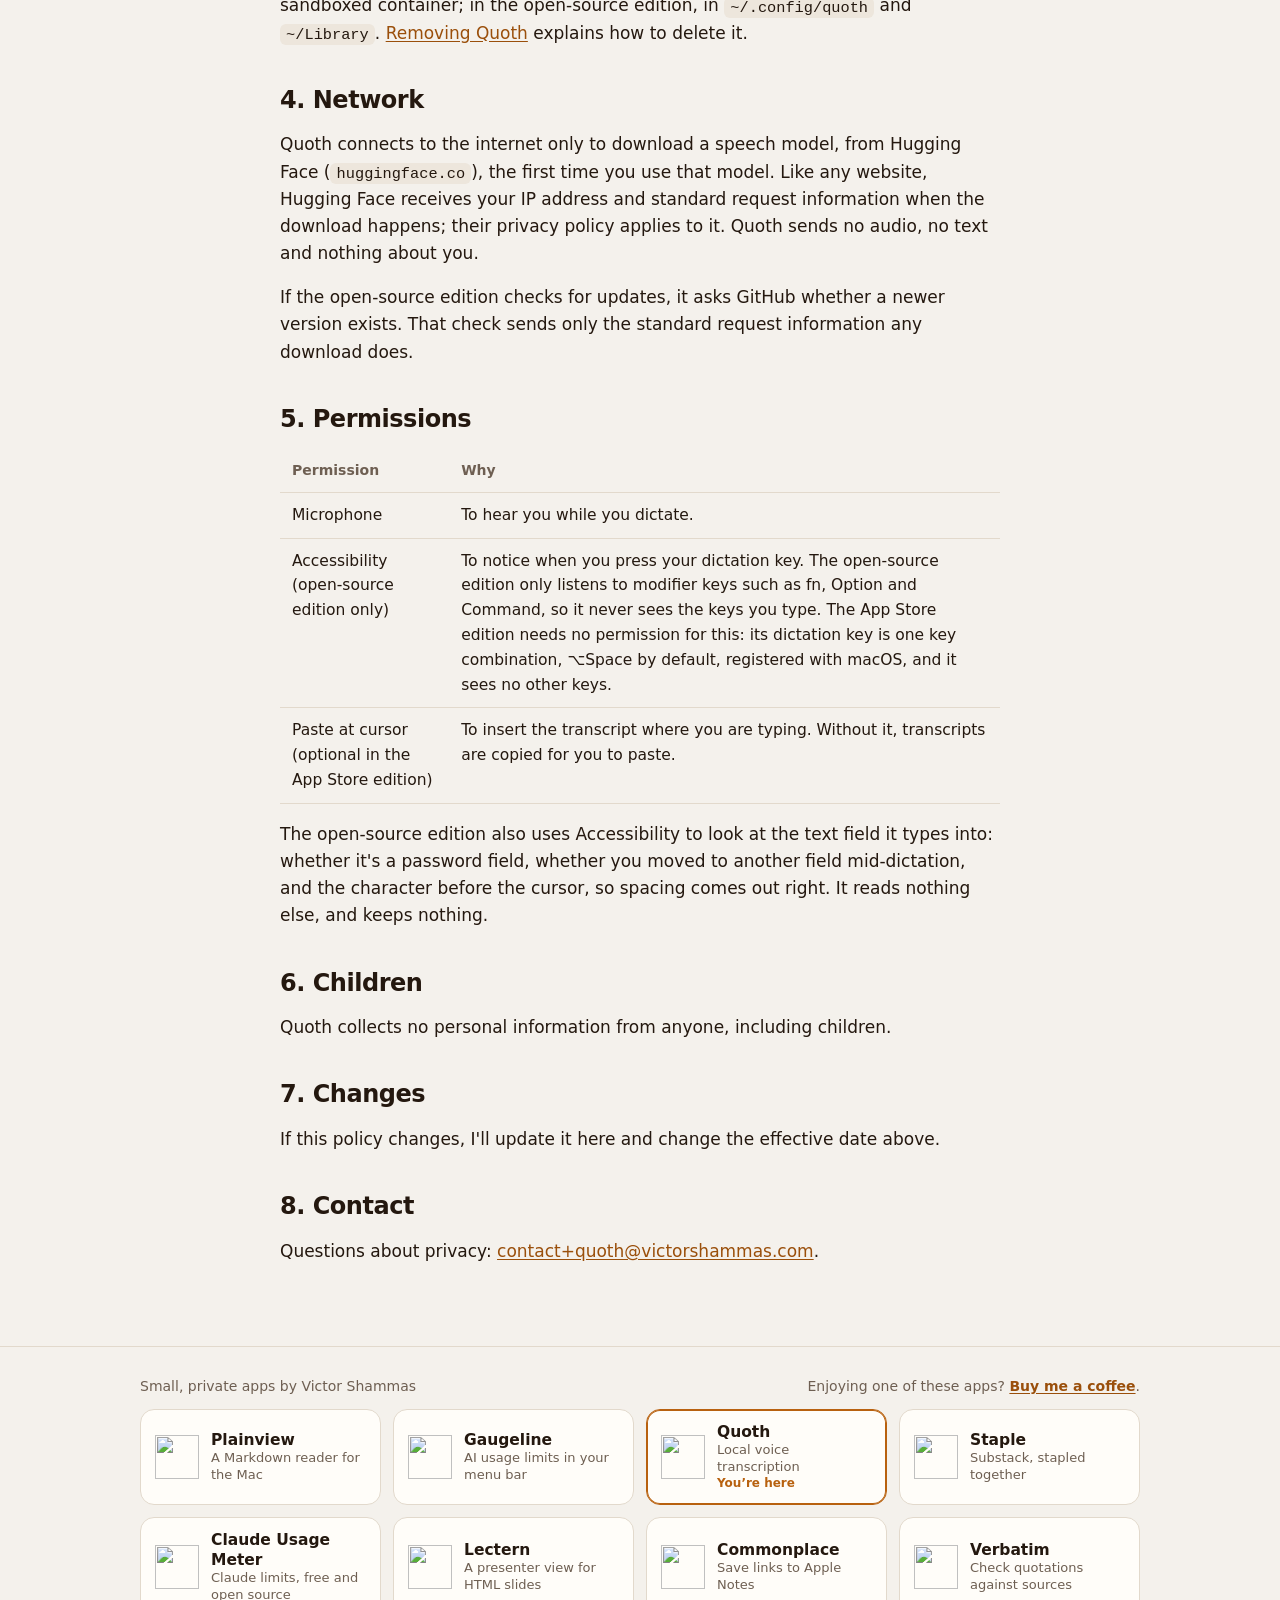
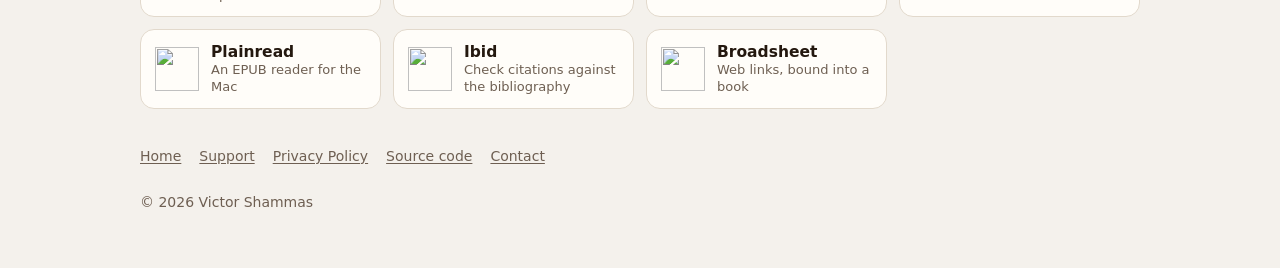
==== commit a81332ff: "App bar: add Broadsheet Co-Authored-By: Claude Opus 5.5 <noreply@anthropic.com> Claude-Session: http" ====
--- a/docs/privacy.html
+++ b/docs/privacy.html
@@ -105,6 +105,7 @@
       <a class="app-tile" href="https://victorshammas.com/verbatim/"><img src="https://victorshammas.com/verbatim/icon.png" alt="" width="44" height="44"><span><strong>Verbatim</strong><small>Check quotations against sources</small></span></a>
       <a class="app-tile" href="https://victorshammas.com/plainread/"><img src="https://victorshammas.com/plainread/icon.png" alt="" width="44" height="44"><span><strong>Plainread</strong><small>An EPUB reader for the Mac</small></span></a>
       <a class="app-tile" href="https://victorshammas.com/ibid/"><img src="https://victorshammas.com/ibid/icon.png" alt="" width="44" height="44"><span><strong>Ibid</strong><small>Check citations against the bibliography</small></span></a>
+      <a class="app-tile" href="https://victorshammas.com/broadsheet/"><img src="https://victorshammas.com/broadsheet/icon.png" alt="" width="44" height="44"><span><strong>Broadsheet</strong><small>Web links, bound into a book</small></span></a>
     </div>
   </div>
 </section>
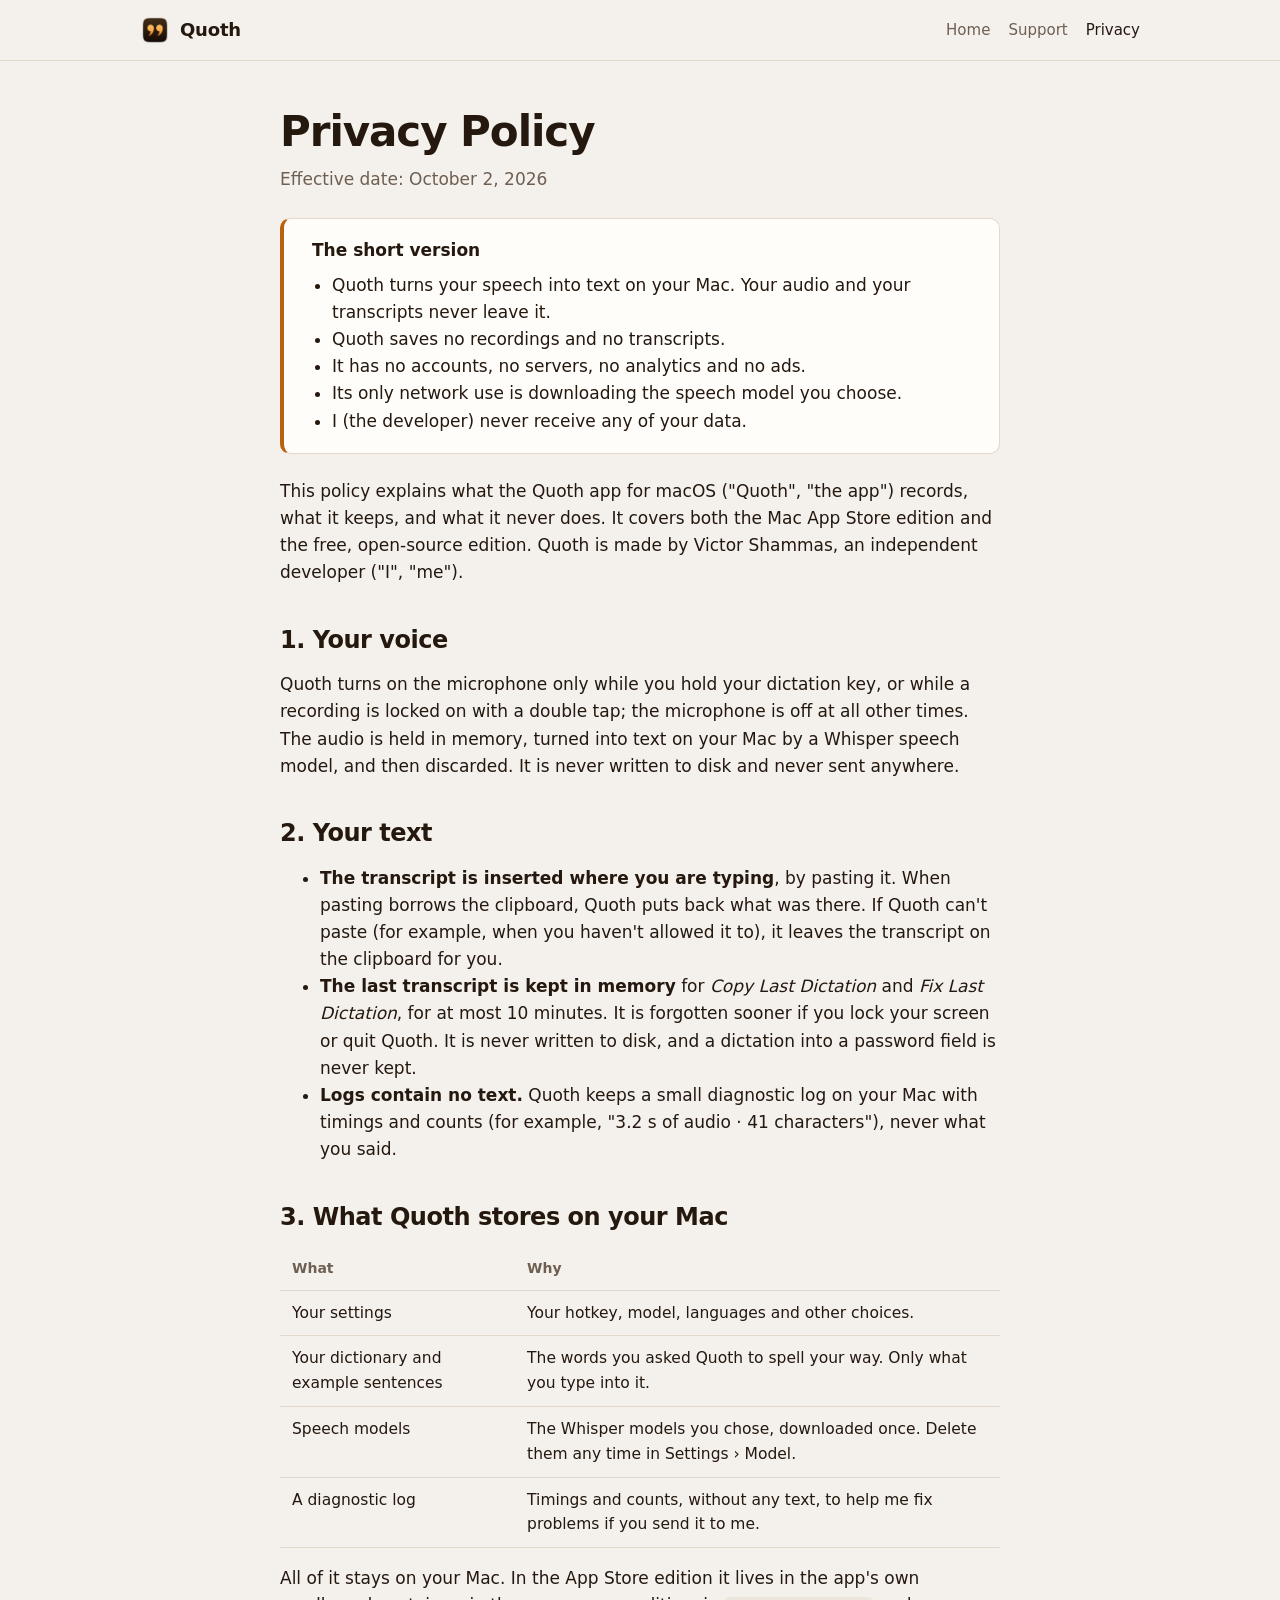
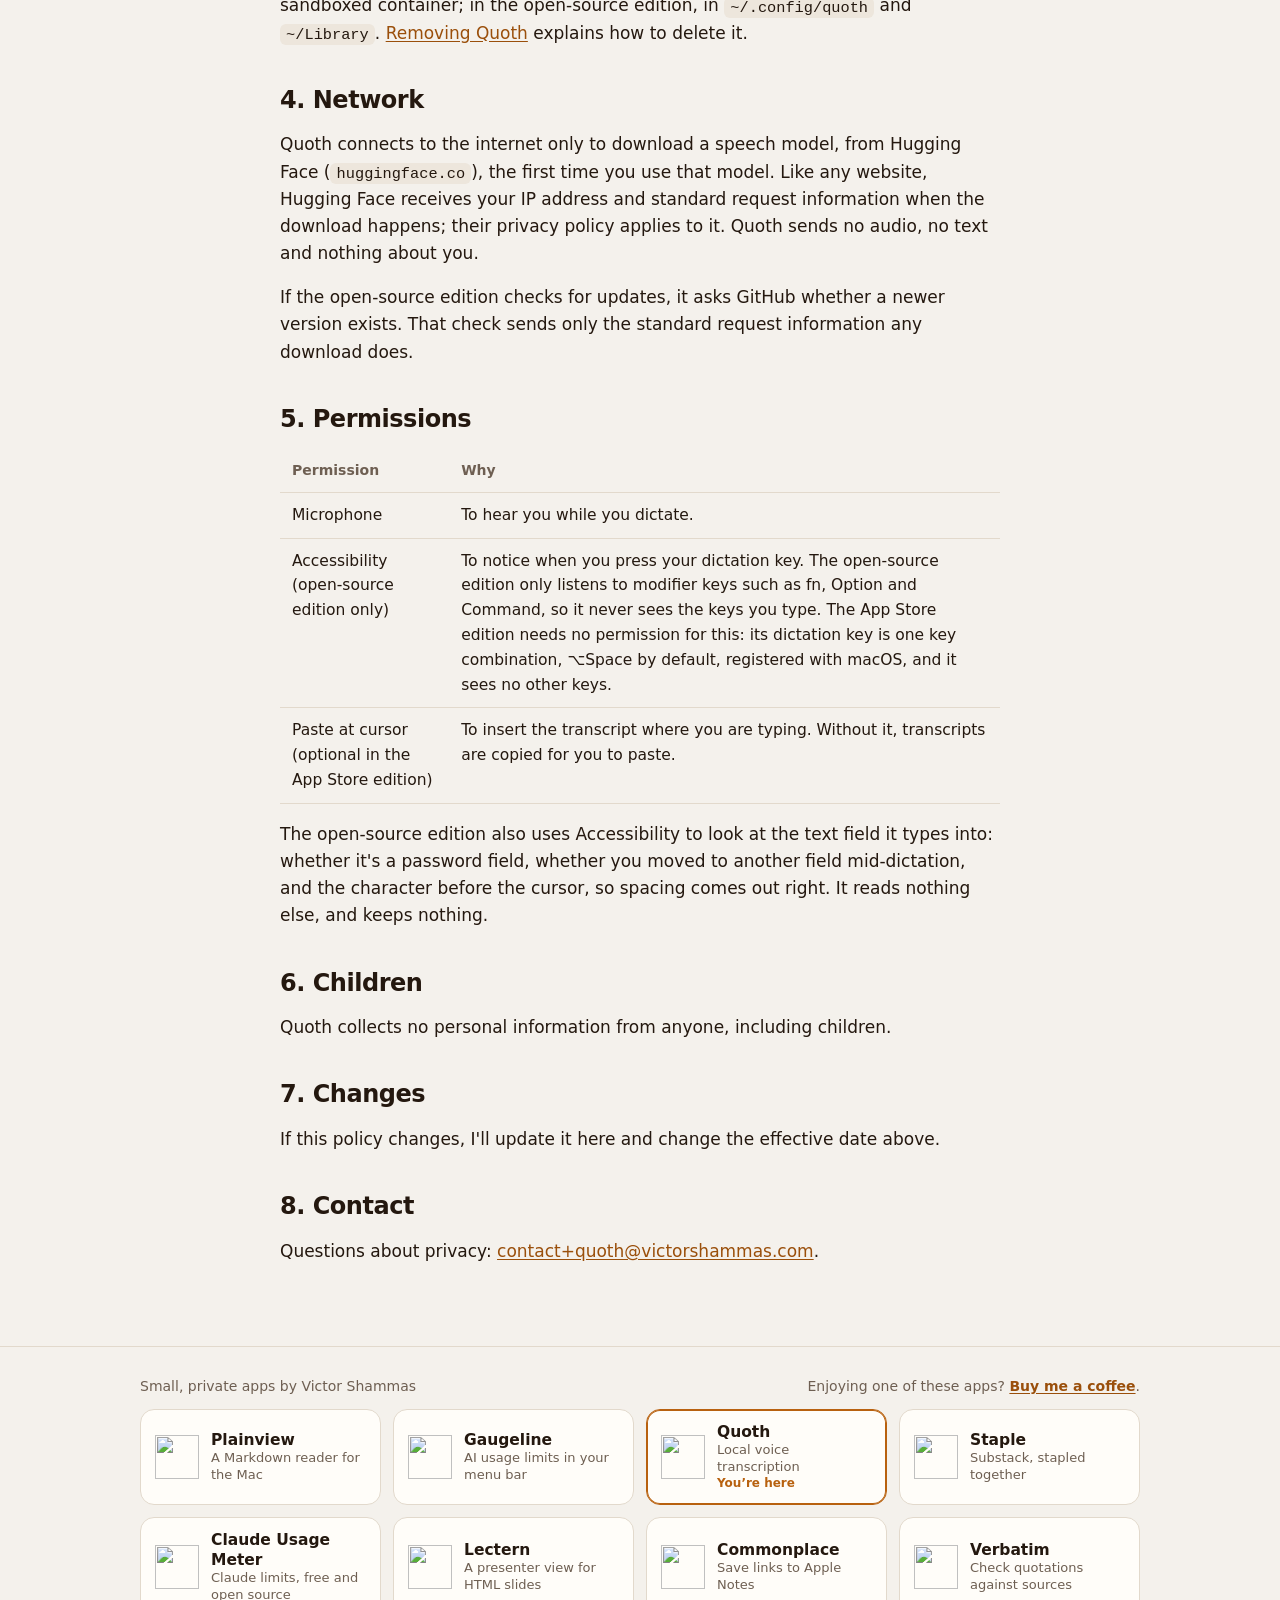
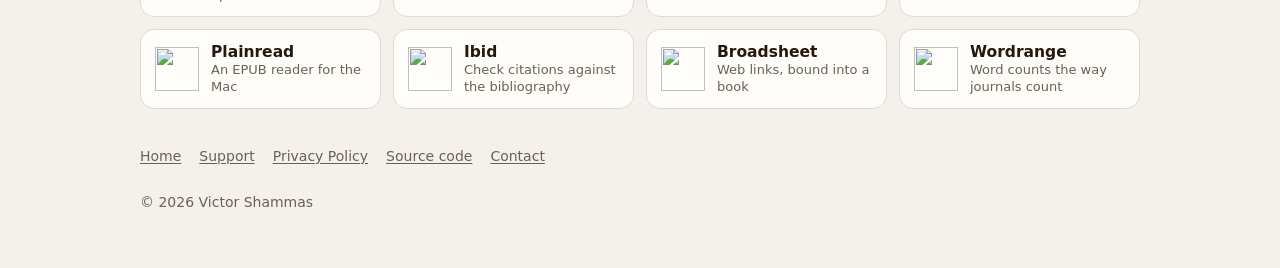
==== commit 7301affa: "App bar: add Wordrange Co-Authored-By: Claude Opus 5.5 <noreply@anthropic.com> Claude-Session: https" ====
--- a/docs/privacy.html
+++ b/docs/privacy.html
@@ -106,6 +106,7 @@
       <a class="app-tile" href="https://victorshammas.com/plainread/"><img src="https://victorshammas.com/plainread/icon.png" alt="" width="44" height="44"><span><strong>Plainread</strong><small>An EPUB reader for the Mac</small></span></a>
       <a class="app-tile" href="https://victorshammas.com/ibid/"><img src="https://victorshammas.com/ibid/icon.png" alt="" width="44" height="44"><span><strong>Ibid</strong><small>Check citations against the bibliography</small></span></a>
       <a class="app-tile" href="https://victorshammas.com/broadsheet/"><img src="https://victorshammas.com/broadsheet/icon.png" alt="" width="44" height="44"><span><strong>Broadsheet</strong><small>Web links, bound into a book</small></span></a>
+      <a class="app-tile" href="https://victorshammas.com/wordrange/"><img src="https://victorshammas.com/wordrange/icon.png" alt="" width="44" height="44"><span><strong>Wordrange</strong><small>Word counts the way journals count</small></span></a>
     </div>
   </div>
 </section>
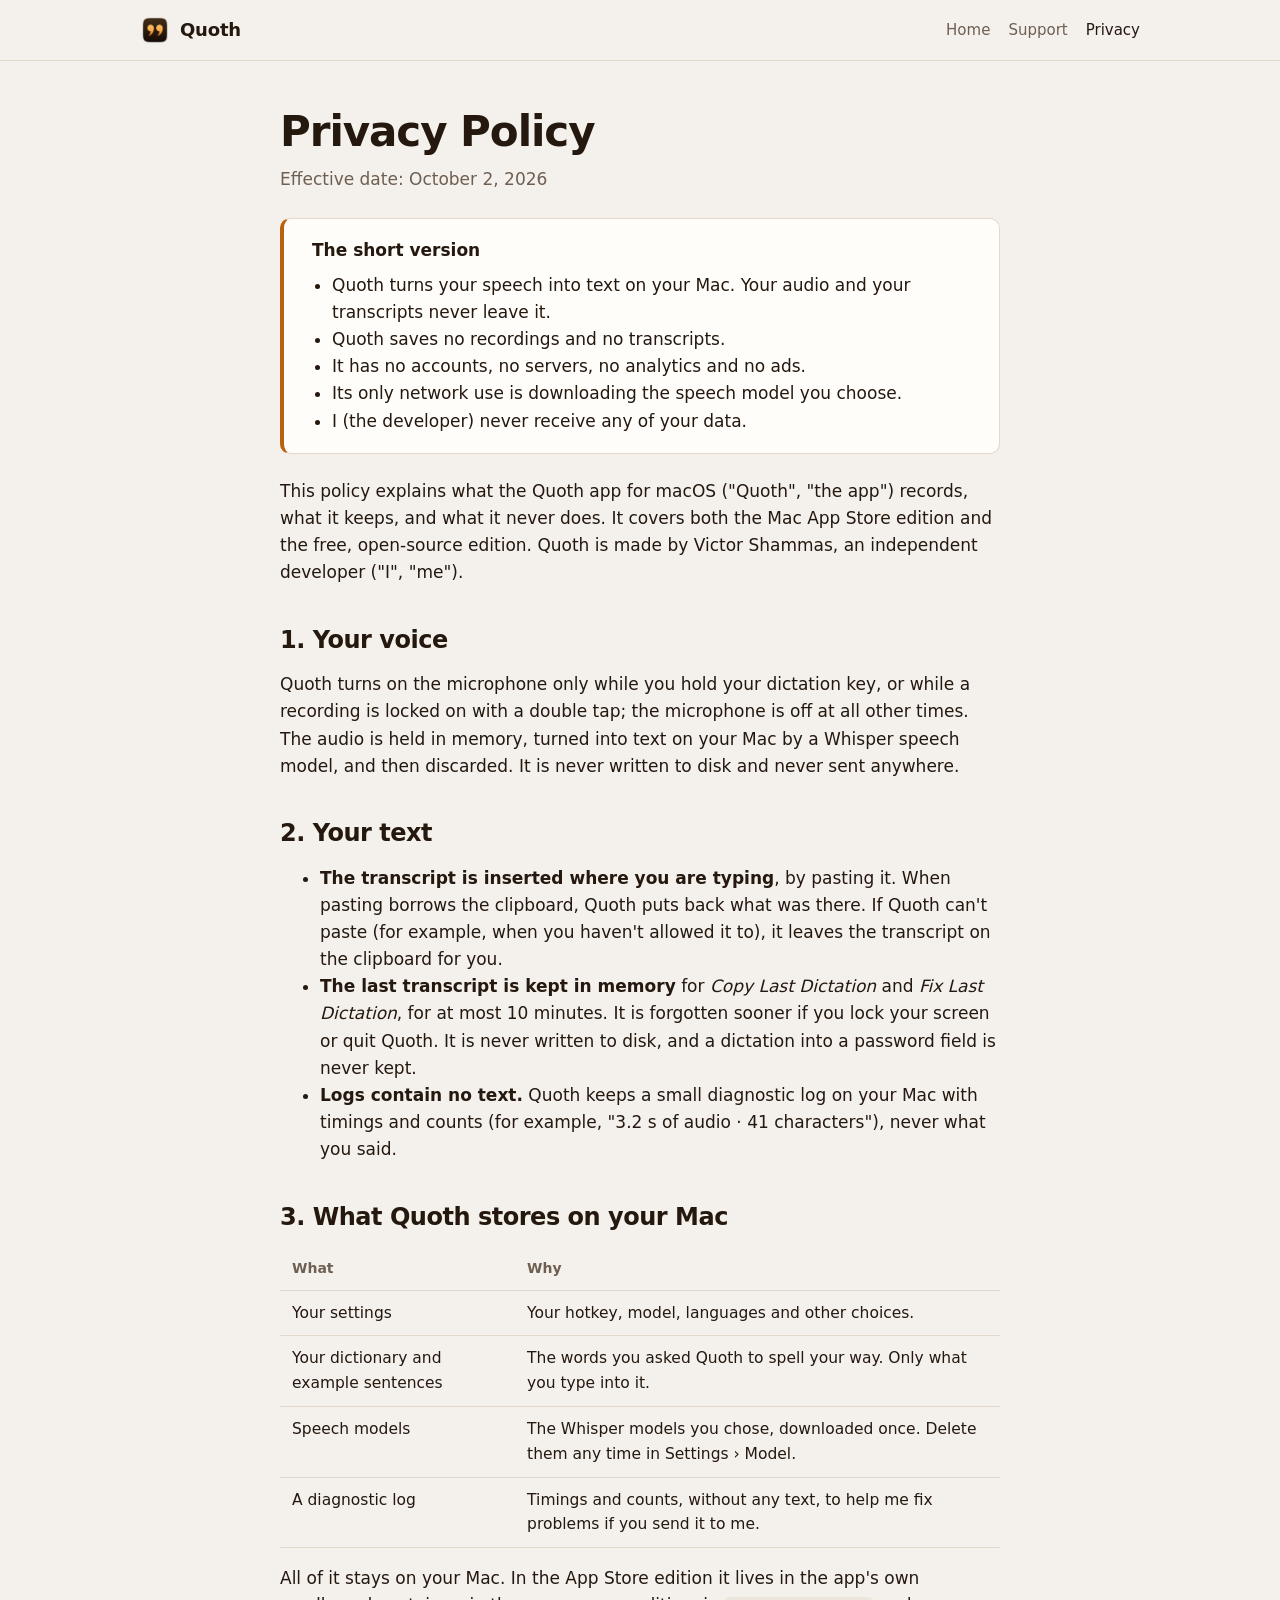
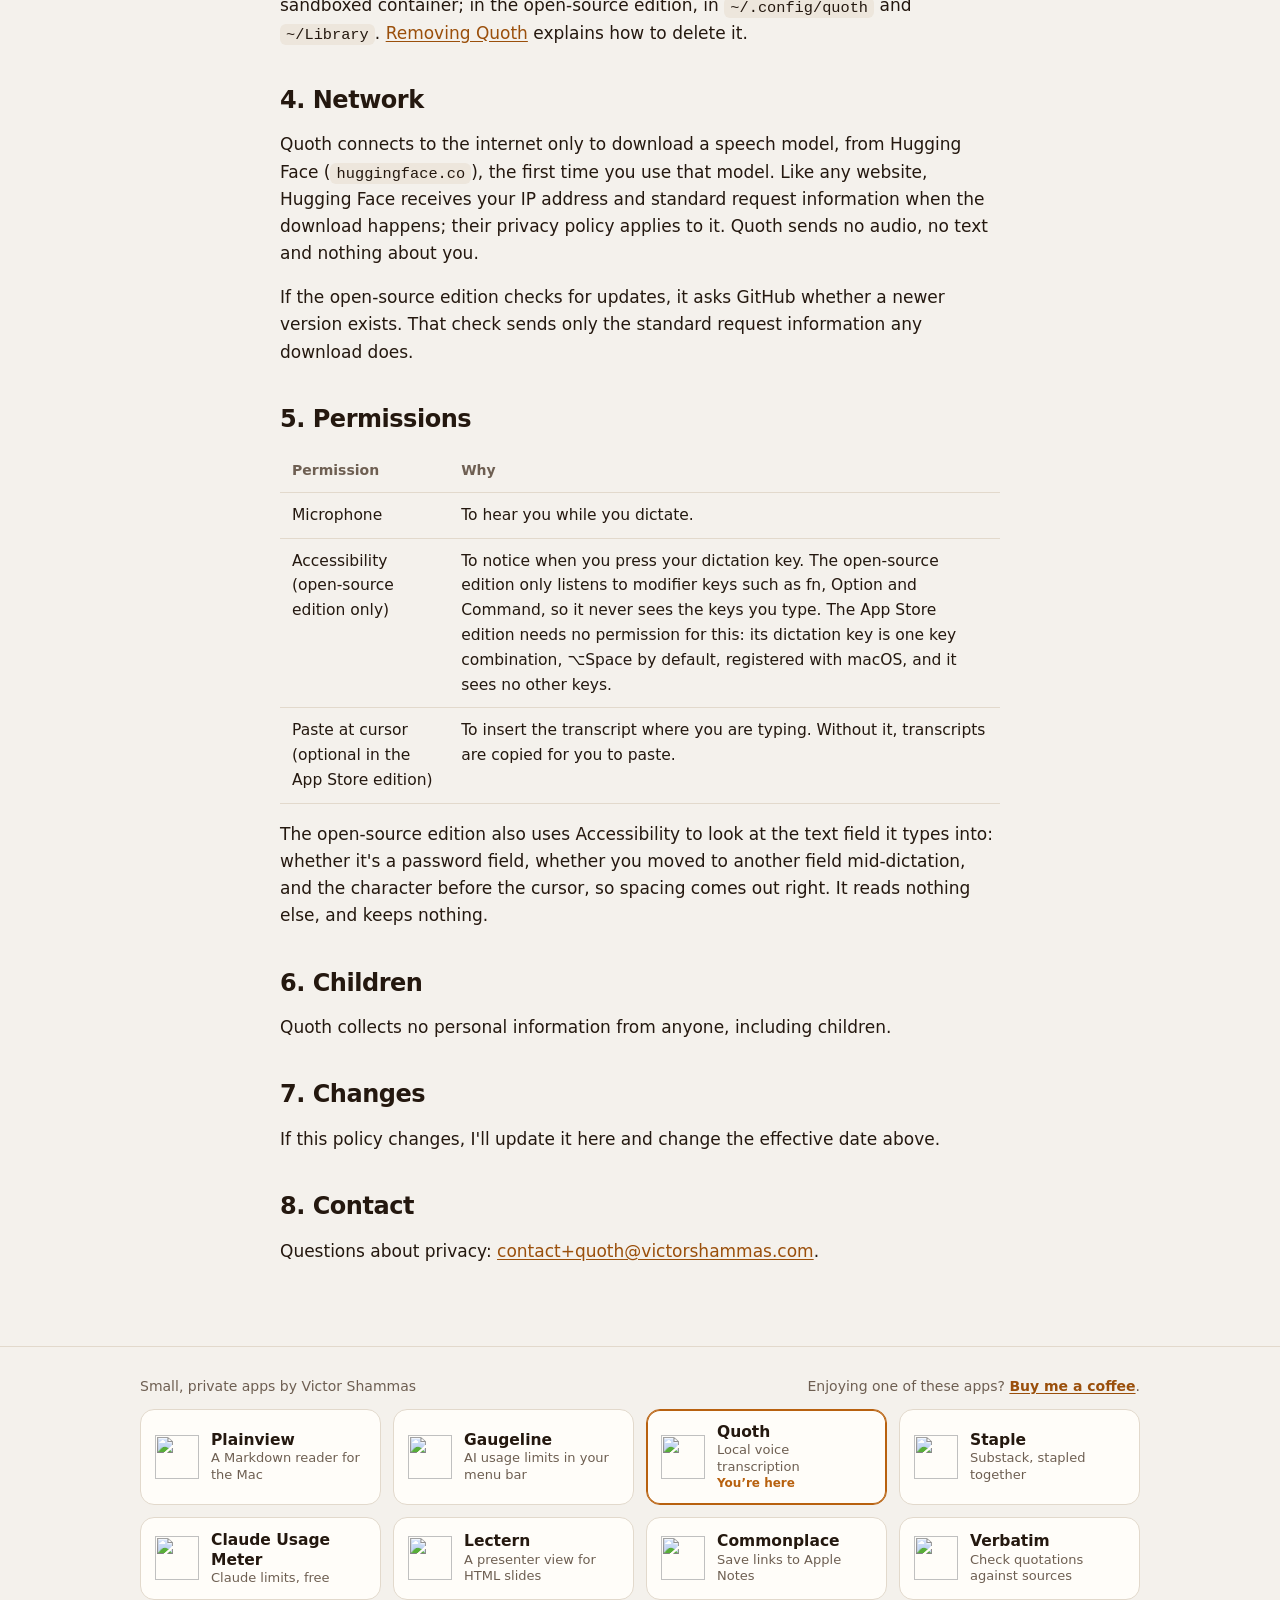
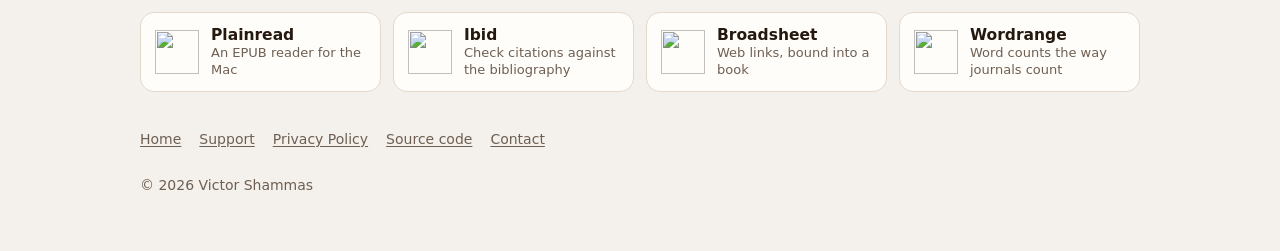
==== commit 7196eca1: "App bar: Claude Usage Meter is free (its source is now private) Co-Authored-By: Claude Opus 5.5 <nor" ====
--- a/docs/privacy.html
+++ b/docs/privacy.html
@@ -99,7 +99,7 @@
       <a class="app-tile" href="https://victorshammas.com/gaugeline/"><img src="https://victorshammas.com/gaugeline/icon.png" alt="" width="44" height="44"><span><strong>Gaugeline</strong><small>AI usage limits in your menu bar</small></span></a>
       <a class="app-tile current" aria-current="page" href="https://victorshammas.com/quoth/"><img src="https://victorshammas.com/quoth/icon.png" alt="" width="44" height="44"><span><strong>Quoth</strong><small>Local voice transcription</small><em>You’re here</em></span></a>
       <a class="app-tile" href="https://victorshammas.com/staple/"><img src="https://victorshammas.com/staple/icon.png" alt="" width="44" height="44"><span><strong>Staple</strong><small>Substack, stapled together</small></span></a>
-      <a class="app-tile" href="https://victorshammas.com/claude-usage-meter/"><img src="https://victorshammas.com/claude-usage-meter/icon.png" alt="" width="44" height="44"><span><strong>Claude Usage Meter</strong><small>Claude limits, free and open source</small></span></a>
+      <a class="app-tile" href="https://victorshammas.com/claude-usage-meter/"><img src="https://victorshammas.com/claude-usage-meter/icon.png" alt="" width="44" height="44"><span><strong>Claude Usage Meter</strong><small>Claude limits, free</small></span></a>
       <a class="app-tile" href="https://victorshammas.com/lectern/"><img src="https://victorshammas.com/lectern/icon.png" alt="" width="44" height="44"><span><strong>Lectern</strong><small>A presenter view for HTML slides</small></span></a>
       <a class="app-tile" href="https://victorshammas.com/commonplace/"><img src="https://victorshammas.com/commonplace/icon.png" alt="" width="44" height="44"><span><strong>Commonplace</strong><small>Save links to Apple Notes</small></span></a>
       <a class="app-tile" href="https://victorshammas.com/verbatim/"><img src="https://victorshammas.com/verbatim/icon.png" alt="" width="44" height="44"><span><strong>Verbatim</strong><small>Check quotations against sources</small></span></a>
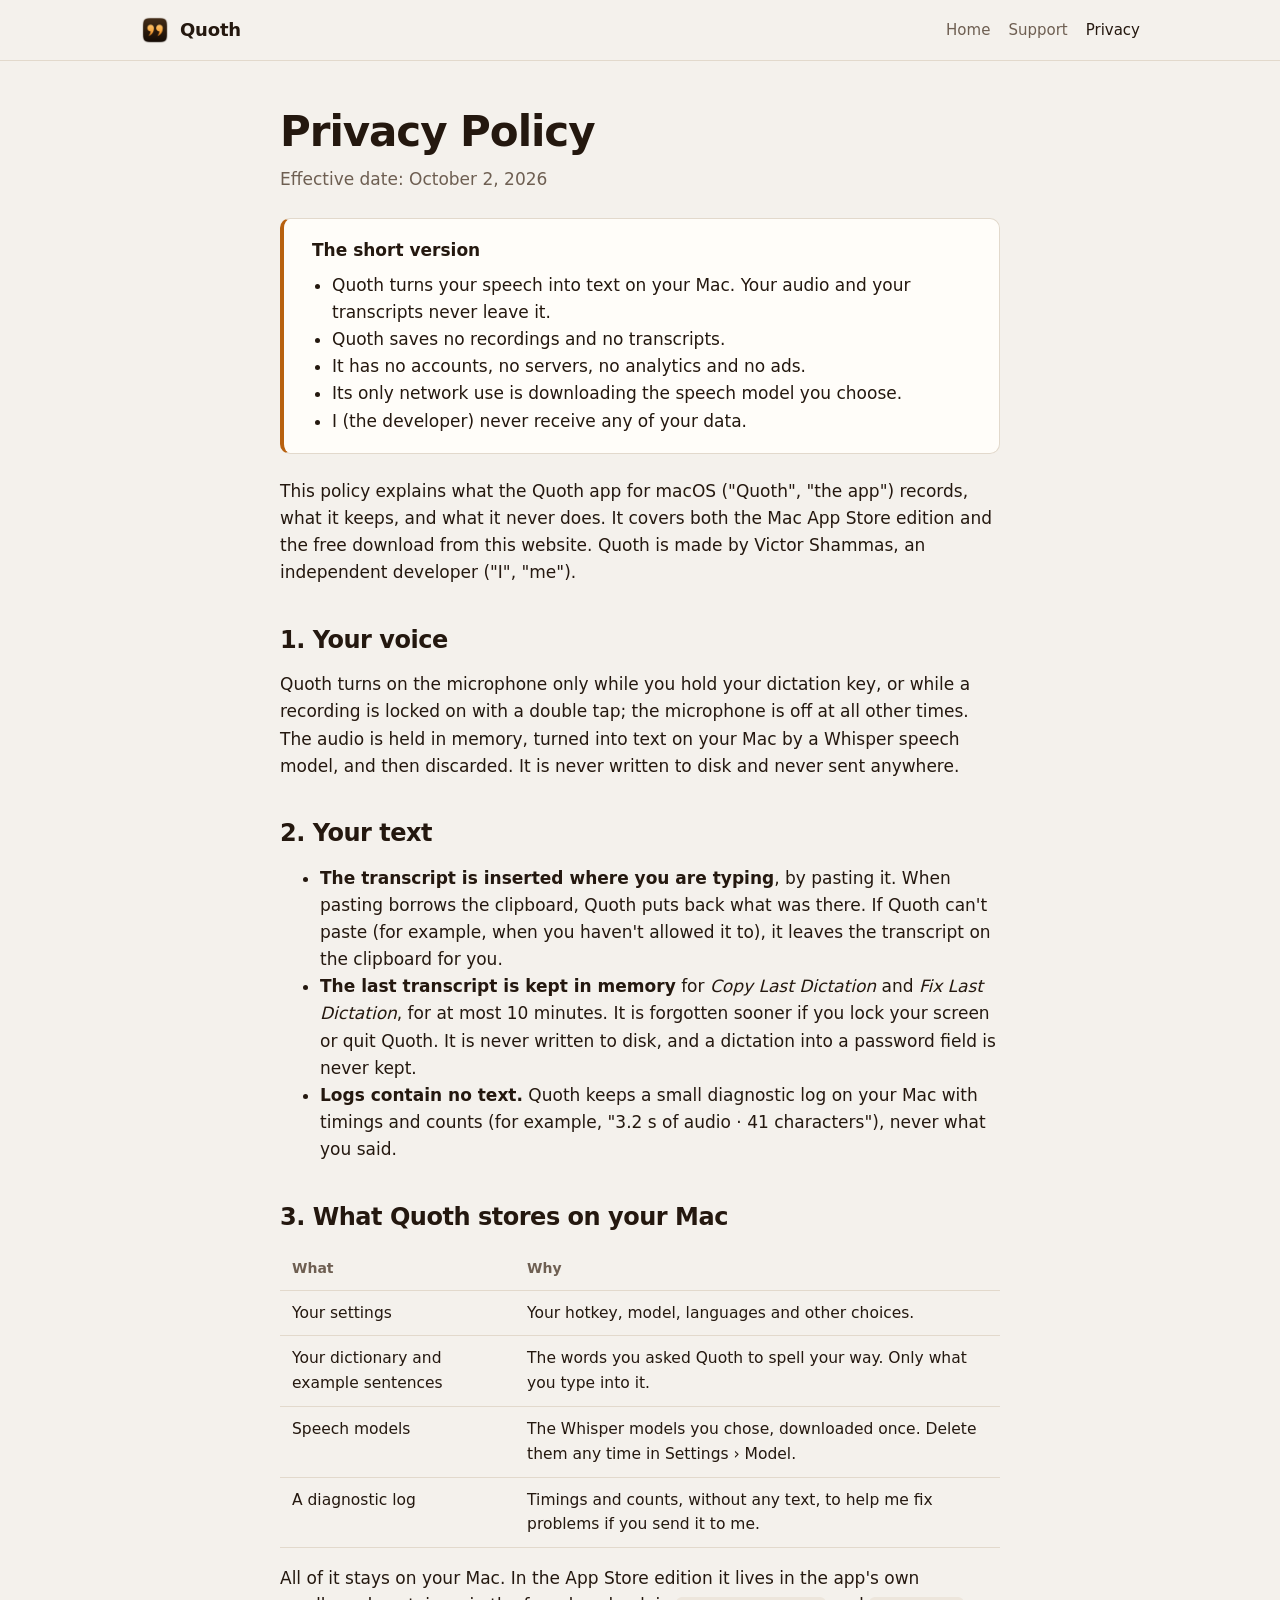
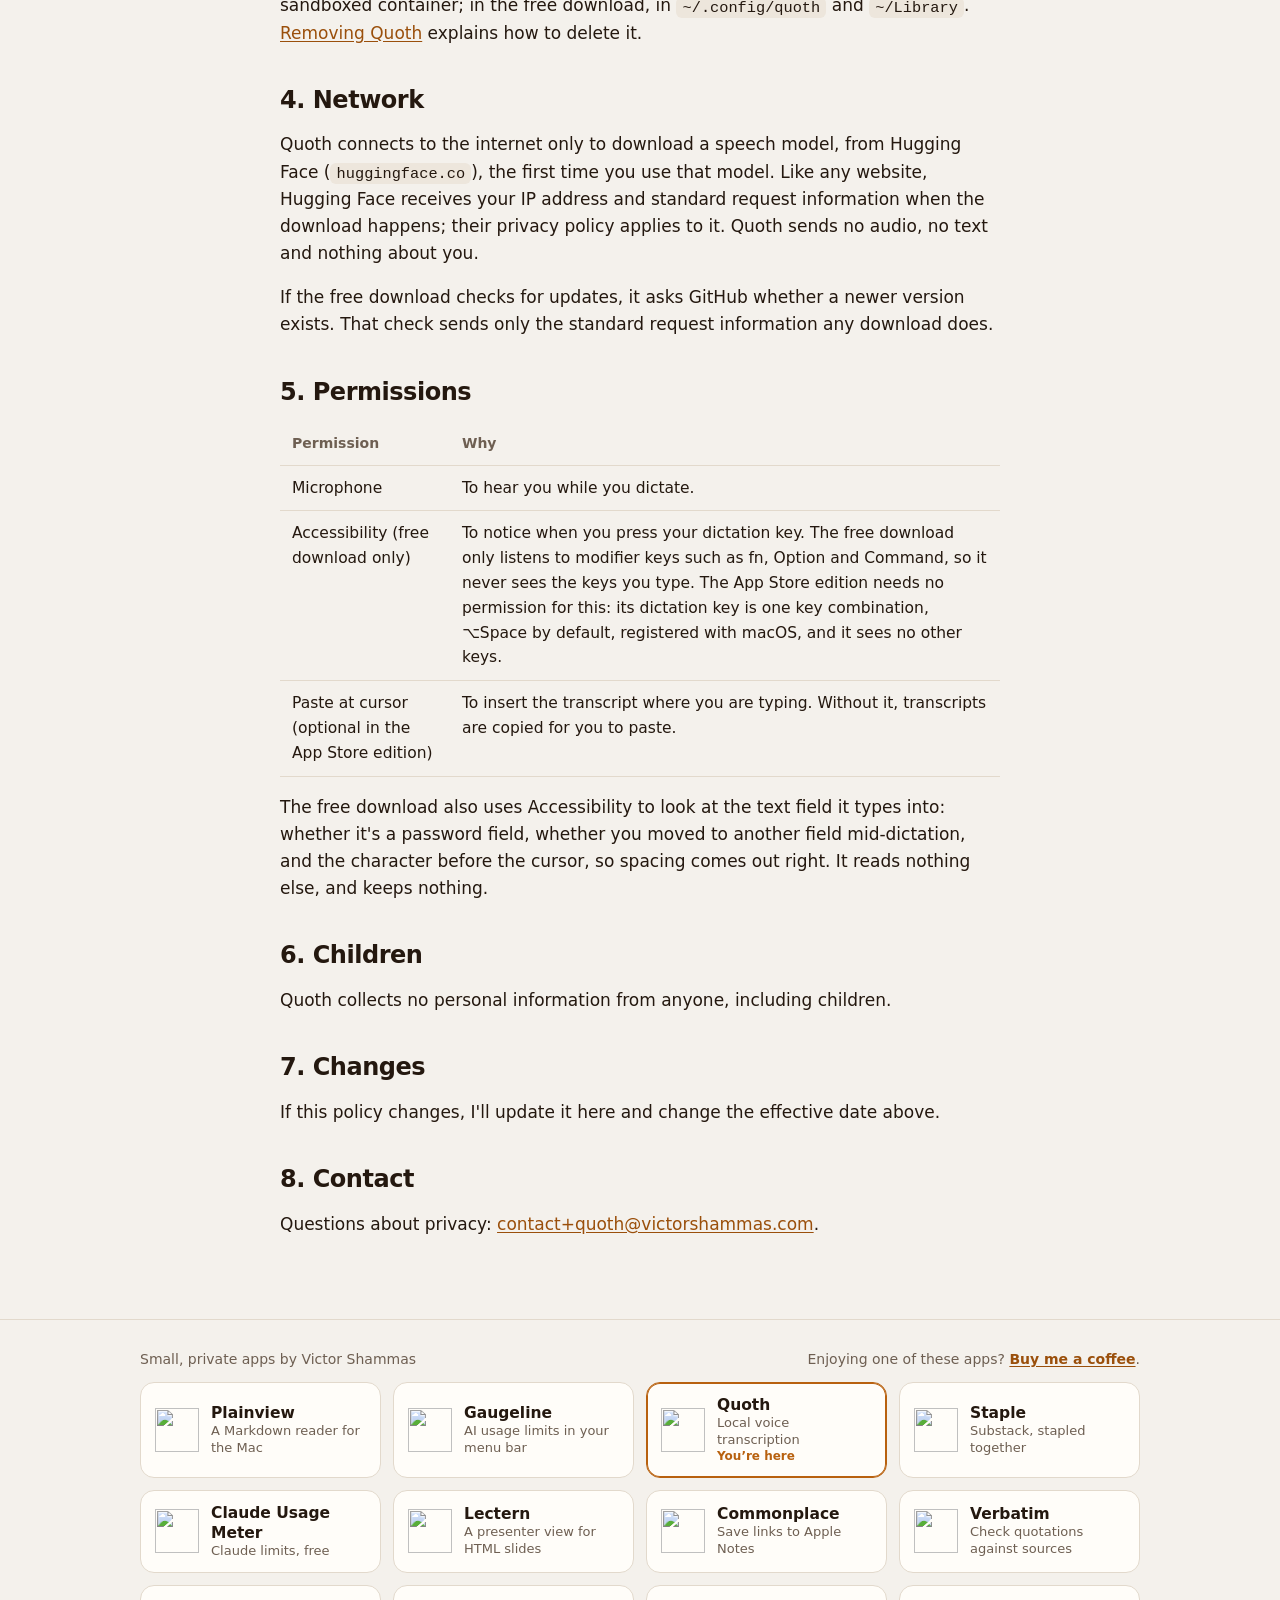
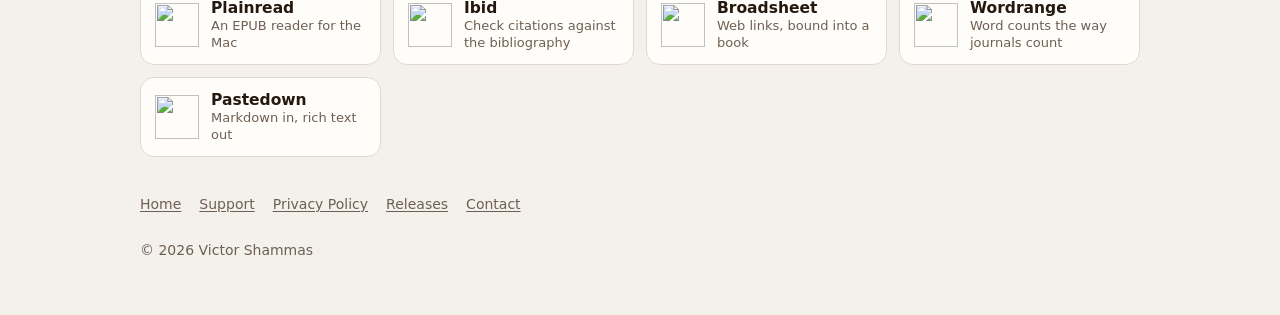
==== commit 57f754d5: "Quoth: website and releases The app's source is kept privately (victor-shammas/quoth-app). This repo" ====
--- a/docs/privacy.html
+++ b/docs/privacy.html
@@ -38,7 +38,7 @@
       </ul>
     </div>
 
-    <p>This policy explains what the Quoth app for macOS ("Quoth", "the app") records, what it keeps, and what it never does. It covers both the Mac App Store edition and the free, open-source edition. Quoth is made by Victor Shammas, an independent developer ("I", "me").</p>
+    <p>This policy explains what the Quoth app for macOS ("Quoth", "the app") records, what it keeps, and what it never does. It covers both the Mac App Store edition and the free download from this website. Quoth is made by Victor Shammas, an independent developer ("I", "me").</p>
 
     <h2>1. Your voice</h2>
     <p>Quoth turns on the microphone only while you hold your dictation key, or while a recording is locked on with a double tap; the microphone is off at all other times. The audio is held in memory, turned into text on your Mac by a Whisper speech model, and then discarded. It is never written to disk and never sent anywhere.</p>
@@ -60,22 +60,22 @@
         <tr><td>A diagnostic log</td><td data-label="Why">Timings and counts, without any text, to help me fix problems if you send it to me.</td></tr>
       </tbody>
     </table>
-    <p>All of it stays on your Mac. In the App Store edition it lives in the app's own sandboxed container; in the open-source edition, in <code>~/.config/quoth</code> and <code>~/Library</code>. <a href="support.html#remove">Removing Quoth</a> explains how to delete it.</p>
+    <p>All of it stays on your Mac. In the App Store edition it lives in the app's own sandboxed container; in the free download, in <code>~/.config/quoth</code> and <code>~/Library</code>. <a href="support.html#remove">Removing Quoth</a> explains how to delete it.</p>
 
     <h2>4. Network</h2>
     <p>Quoth connects to the internet only to download a speech model, from Hugging Face (<code>huggingface.co</code>), the first time you use that model. Like any website, Hugging Face receives your IP address and standard request information when the download happens; their privacy policy applies to it. Quoth sends no audio, no text and nothing about you.</p>
-    <p>If the open-source edition checks for updates, it asks GitHub whether a newer version exists. That check sends only the standard request information any download does.</p>
+    <p>If the free download checks for updates, it asks GitHub whether a newer version exists. That check sends only the standard request information any download does.</p>
 
     <h2>5. Permissions</h2>
     <table class="stack">
       <thead><tr><th>Permission</th><th>Why</th></tr></thead>
       <tbody>
         <tr><td>Microphone</td><td data-label="Why">To hear you while you dictate.</td></tr>
-        <tr><td>Accessibility (open-source edition only)</td><td data-label="Why">To notice when you press your dictation key. The open-source edition only listens to modifier keys such as fn, Option and Command, so it never sees the keys you type. The App Store edition needs no permission for this: its dictation key is one key combination, ⌥Space by default, registered with macOS, and it sees no other keys.</td></tr>
+        <tr><td>Accessibility (free download only)</td><td data-label="Why">To notice when you press your dictation key. The free download only listens to modifier keys such as fn, Option and Command, so it never sees the keys you type. The App Store edition needs no permission for this: its dictation key is one key combination, ⌥Space by default, registered with macOS, and it sees no other keys.</td></tr>
         <tr><td>Paste at cursor (optional in the App Store edition)</td><td data-label="Why">To insert the transcript where you are typing. Without it, transcripts are copied for you to paste.</td></tr>
       </tbody>
     </table>
-    <p>The open-source edition also uses Accessibility to look at the text field it types into: whether it's a password field, whether you moved to another field mid-dictation, and the character before the cursor, so spacing comes out right. It reads nothing else, and keeps nothing.</p>
+    <p>The free download also uses Accessibility to look at the text field it types into: whether it's a password field, whether you moved to another field mid-dictation, and the character before the cursor, so spacing comes out right. It reads nothing else, and keeps nothing.</p>
 
     <h2>6. Children</h2>
     <p>Quoth collects no personal information from anyone, including children.</p>
@@ -107,13 +107,14 @@
       <a class="app-tile" href="https://victorshammas.com/ibid/"><img src="https://victorshammas.com/ibid/icon.png" alt="" width="44" height="44"><span><strong>Ibid</strong><small>Check citations against the bibliography</small></span></a>
       <a class="app-tile" href="https://victorshammas.com/broadsheet/"><img src="https://victorshammas.com/broadsheet/icon.png" alt="" width="44" height="44"><span><strong>Broadsheet</strong><small>Web links, bound into a book</small></span></a>
       <a class="app-tile" href="https://victorshammas.com/wordrange/"><img src="https://victorshammas.com/wordrange/icon.png" alt="" width="44" height="44"><span><strong>Wordrange</strong><small>Word counts the way journals count</small></span></a>
+      <a class="app-tile" href="https://victorshammas.com/pastedown/"><img src="https://victorshammas.com/pastedown/icon.png" alt="" width="44" height="44"><span><strong>Pastedown</strong><small>Markdown in, rich text out</small></span></a>
     </div>
   </div>
 </section>
 
 <footer>
   <div class="wrap">
-    <nav aria-label="Footer"><a href="./">Home</a><a href="support.html">Support</a><a href="privacy.html">Privacy Policy</a><a href="https://github.com/victor-shammas/quoth">Source code</a><a href="mailto:contact+quoth@victorshammas.com">Contact</a></nav>
+    <nav aria-label="Footer"><a href="./">Home</a><a href="support.html">Support</a><a href="privacy.html">Privacy Policy</a><a href="https://github.com/victor-shammas/quoth/releases">Releases</a><a href="mailto:contact+quoth@victorshammas.com">Contact</a></nav>
     <p>© 2026 Victor Shammas</p>
   </div>
 </footer>
